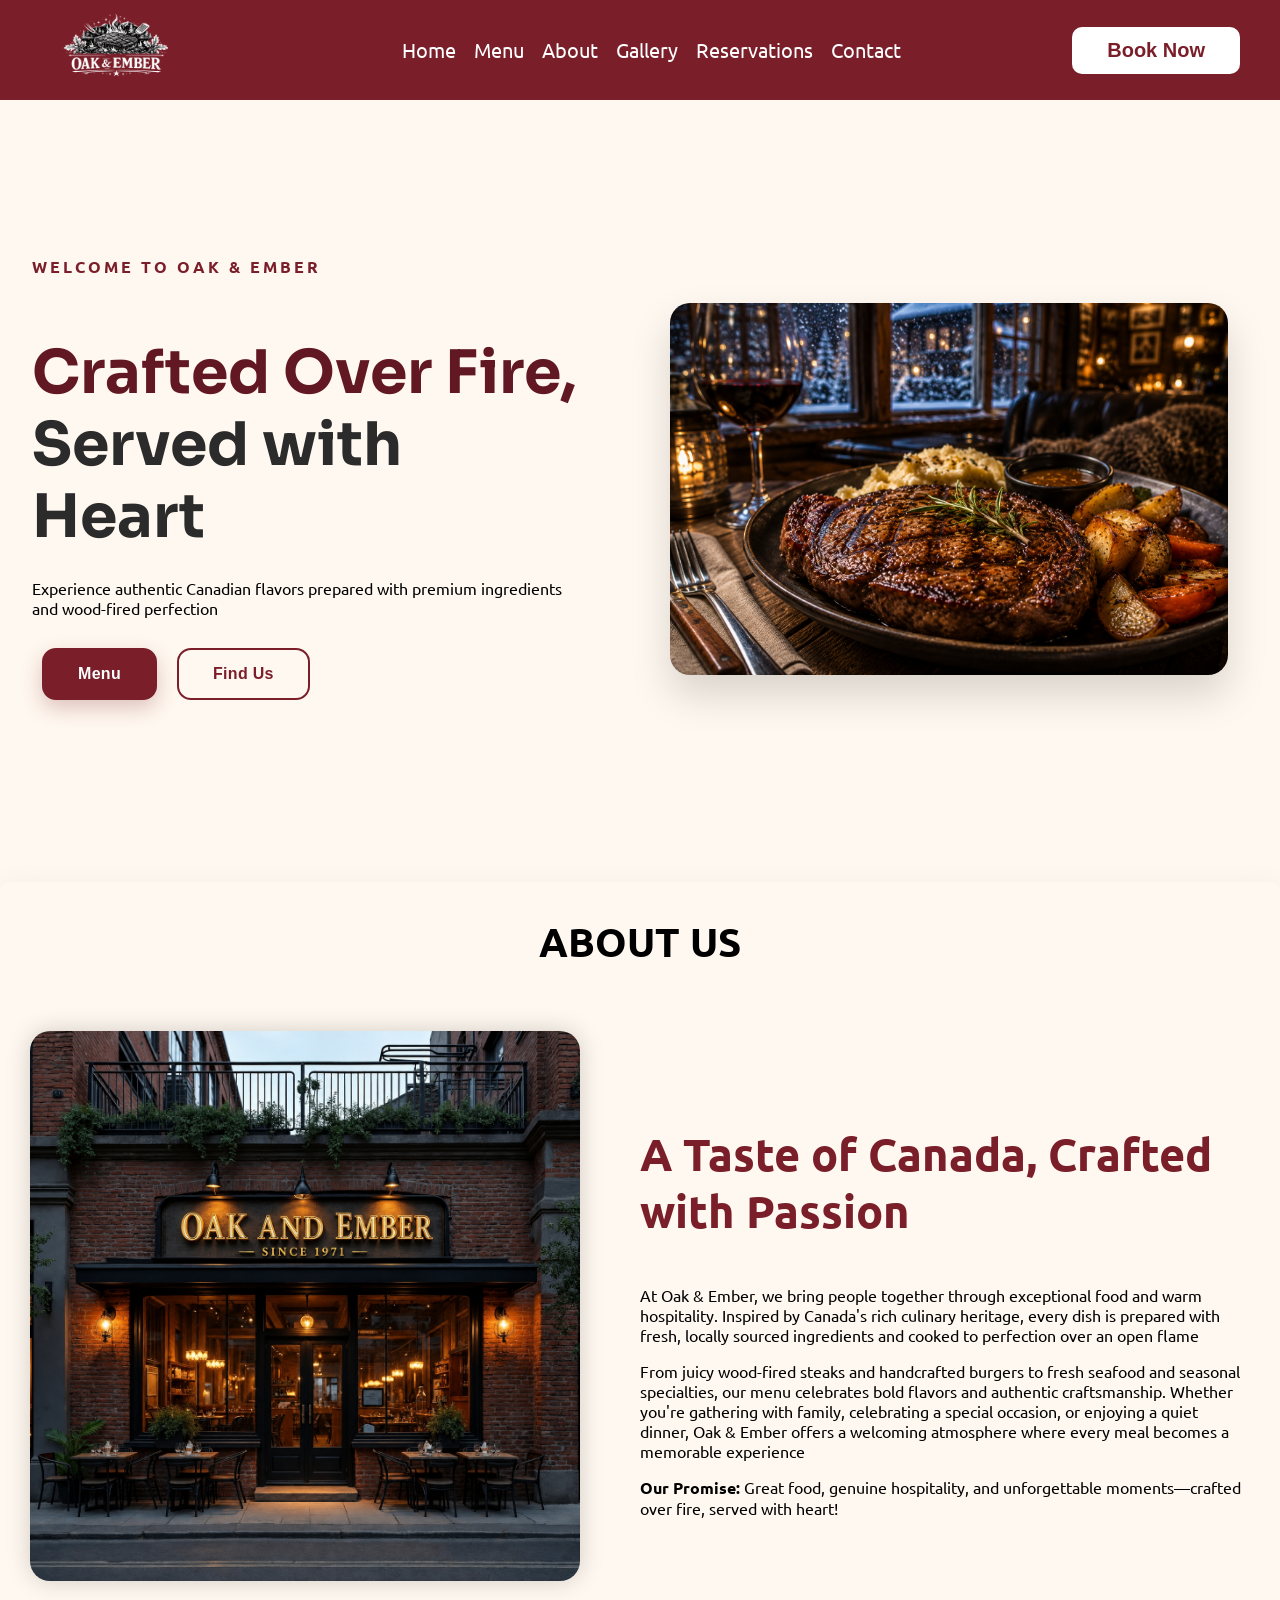
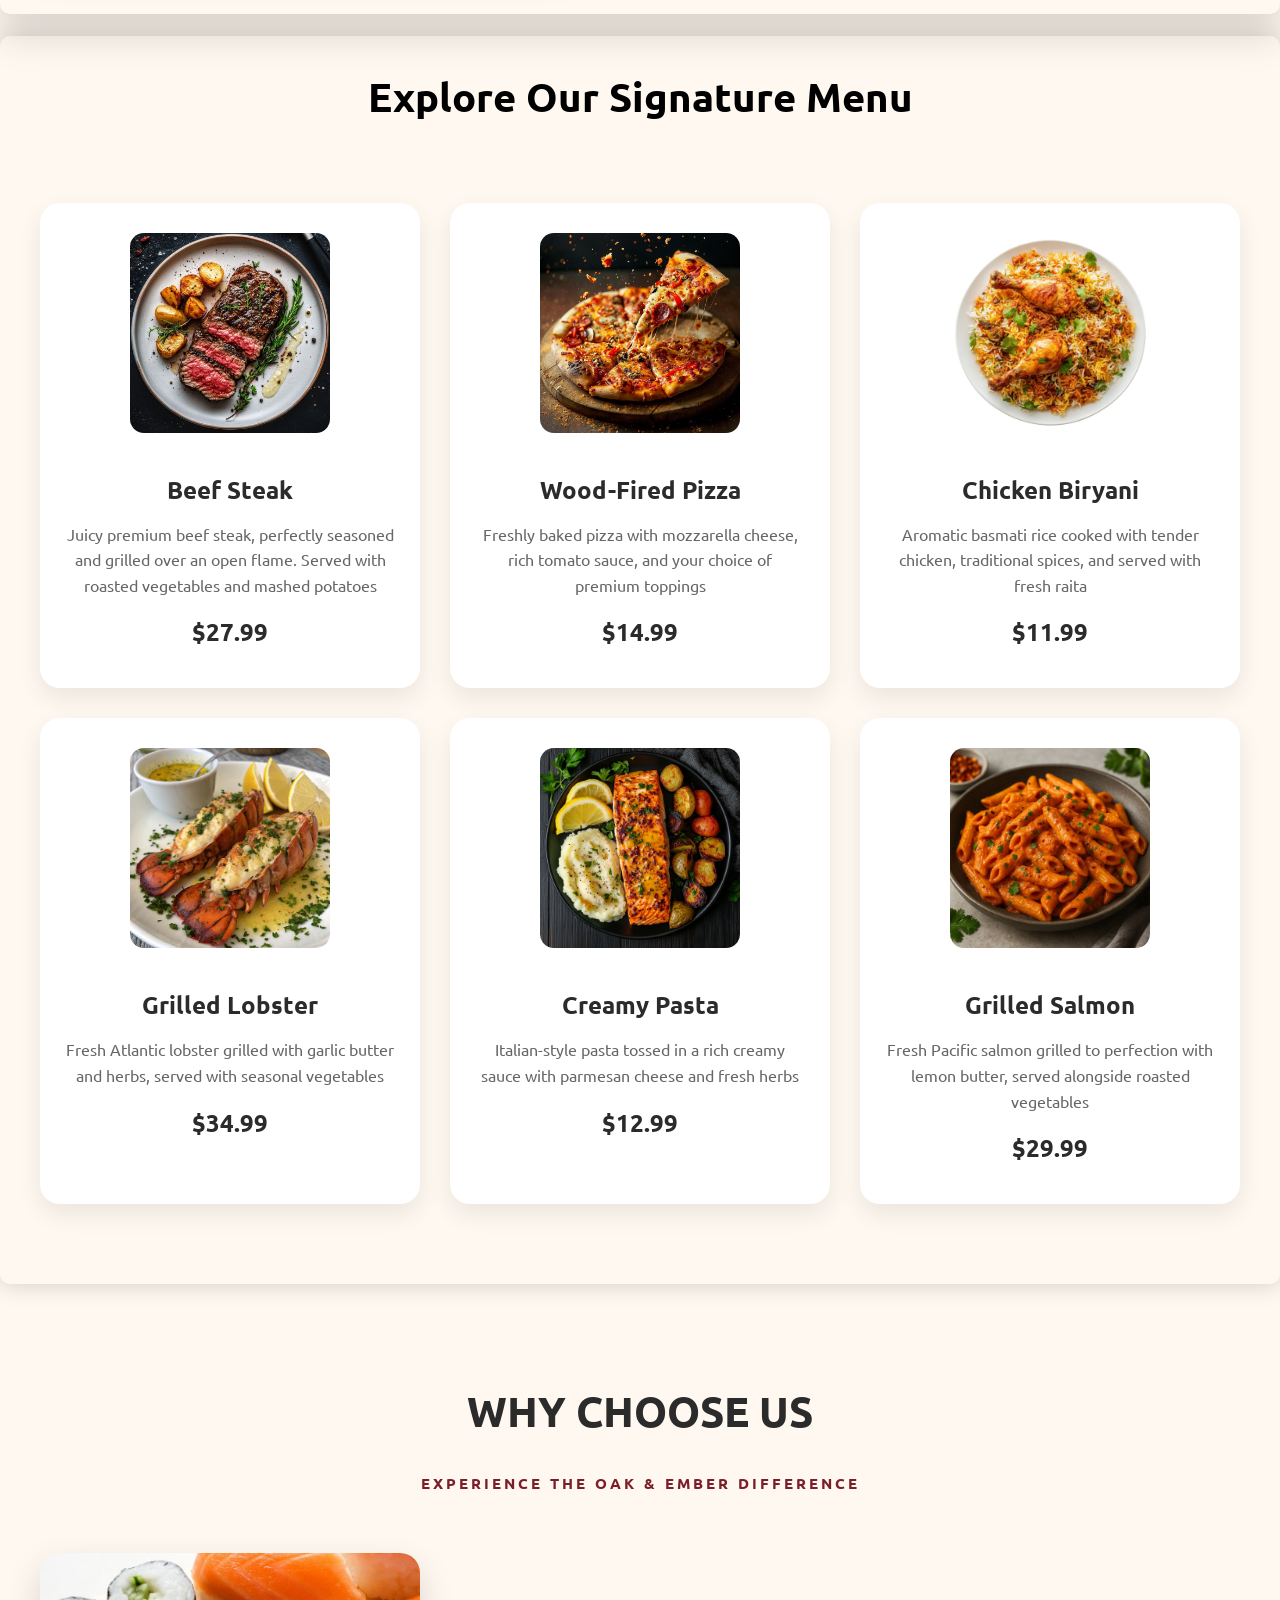
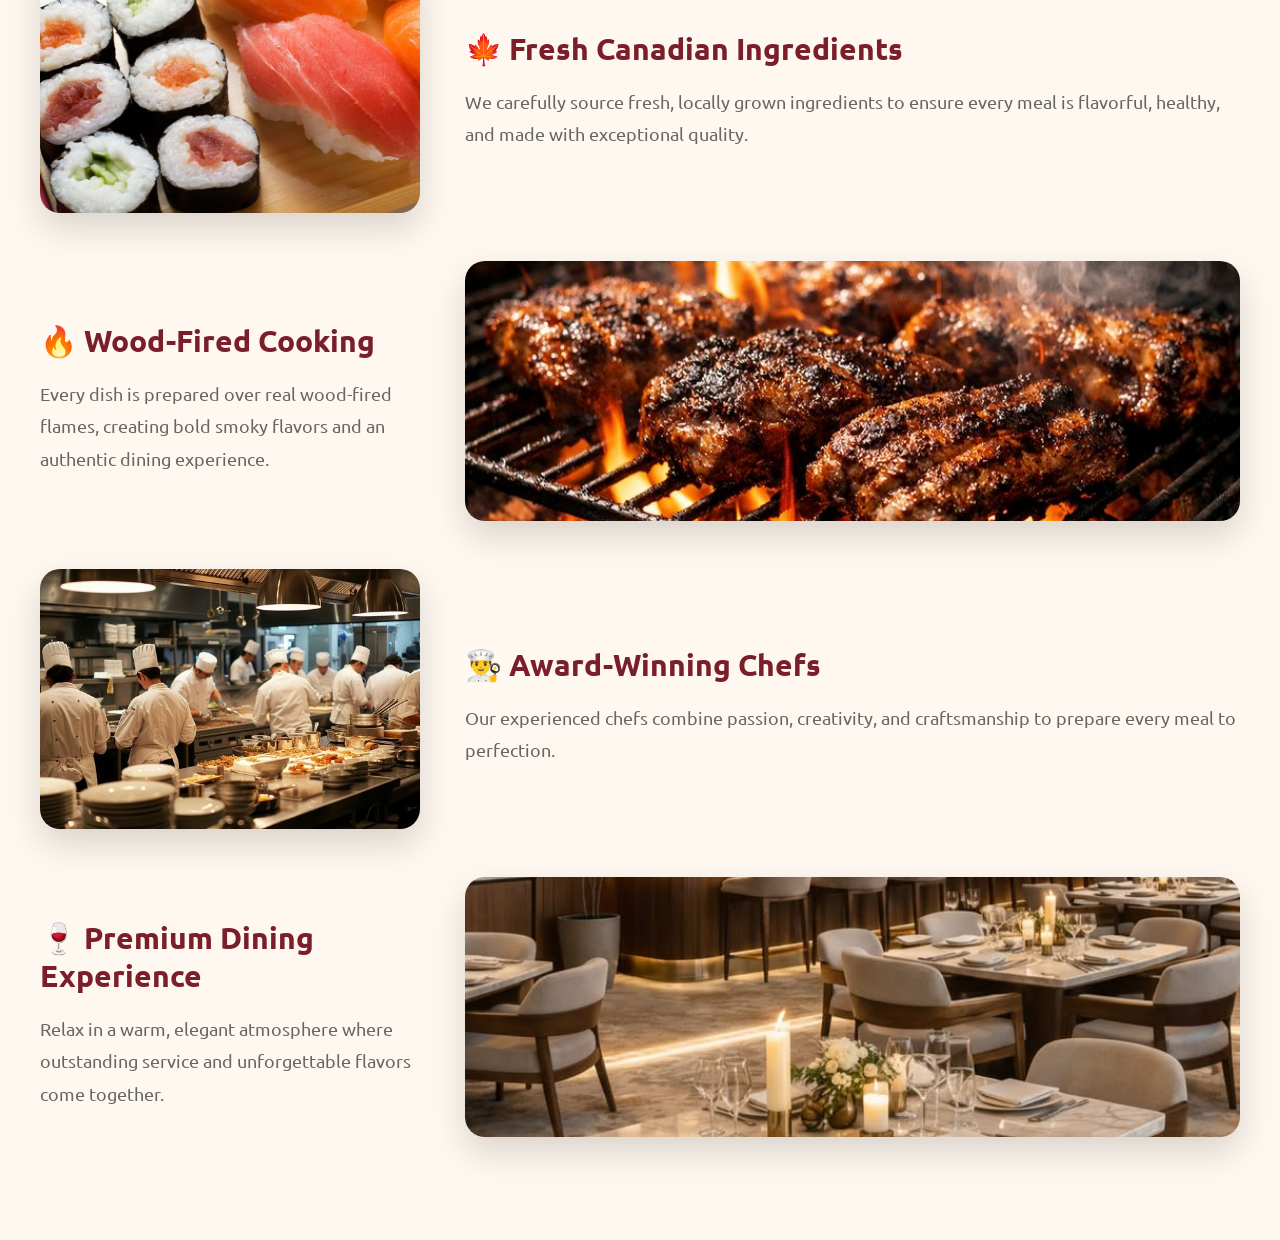
==== index.html @ feb1d2aa "first commit" ====
<!DOCTYPE html>
<html lang="en">

<head>
    <meta charset="UTF-8">
    <meta name="viewport" content="width=device-width, initial-scale=1.0">
    <title>Oak & Ember</title>

    <!--FONT-->
    <link rel="preconnect" href="https://fonts.googleapis.com">
    <link rel="preconnect" href="https://fonts.gstatic.com" crossorigin>
    <link
        href="https://fonts.googleapis.com/css2?family=Bebas+Neue&family=Google+Sans:ital,opsz,wght@0,17..18,400..700;1,17..18,400..700&family=Inter:ital,opsz,wght@0,14..32,100..900;1,14..32,100..900&family=Open+Sans:ital,wght@0,300..800;1,300..800&family=Sora:wght@100..800&family=Ubuntu:ital,wght@0,300;0,400;0,500;0,700;1,300;1,400;1,500;1,700&family=Unbounded:wght@200..900&display=swap"
        rel="stylesheet">

    <link rel="stylesheet" href="./style.css">
</head>

<body>

    <header>
        <section class="nav-parent">
            <nav class="nav-container">
                <section class="logo">
                    <img src="./assets/logo.png" alt="logo">
                </section>
                <section class="nav-links">
                    <ul class="nav-ul">
                        <li><a href="#">Home</a></li>
                        <li><a href="#">Menu</a></li>
                        <li><a href="#">About</a></li>
                        <li><a href="#">Gallery</a></li>
                        <li><a href="#">Reservations</a></li>
                        <li><a href="#">Contact</a></li>
                    </ul>
                </section>
                <section class="book-btn-box">
                    <button class="book-btn">Book Now</button>
                </section>
            </nav>
        </section>

        <section class="hero-parent">
            <section class="hero-container">

                <div class="left-hero">
                    <p>WELCOME TO OAK & EMBER</p>
                    <h1><span id="banner-header">Crafted Over Fire,</span>
                        Served with Heart</h1>
                    <p>Experience authentic Canadian flavors prepared with premium ingredients and wood-fired
                        perfection</p>
                    <div class="hero-btns">
                        <button class="menu-btn">Menu</button>
                        <button class="find-btn">Find Us</button>
                    </div>
                </div>


                <div class="right-hero">
                    <img src="./assets/banner_img.png" alt="img">
                </div>

            </section>
        </section>
    </header>

    <main>
        <!--about-->
        <div class="about-parent">
            <section class="about">
                <h2>ABOUT US</h2>
                <section class="about-body">
                    <div class="about-img">
                        <img src="./assets/front.png" alt="">
                    </div>
                    <div class="about-text">
                        <h3>
                            A Taste of Canada,
                            Crafted with Passion
                        </h3>
                        <p>
                            At Oak & Ember, we bring people together through exceptional food and warm hospitality.
                            Inspired by Canada's rich culinary heritage, every dish is prepared with fresh, locally
                            sourced ingredients and cooked to perfection over an open flame
                        </p>
                        <p>
                            From juicy wood-fired steaks and handcrafted burgers to fresh seafood and seasonal
                            specialties, our menu celebrates bold flavors and authentic craftsmanship. Whether you're
                            gathering with family, celebrating a special occasion, or enjoying a quiet dinner, Oak &
                            Ember offers a welcoming atmosphere where every meal becomes a memorable experience
                        </p>
                        <p>
                            <strong>Our Promise:</strong> Great food, genuine hospitality, and unforgettable
                            moments—crafted over fire, served with heart!
                        </p>
                    </div>
                </section>

            </section>
        </div>
        <!--about-->


        <!--signature-->
        <section class="sig-parent">
            <section class="menu-box">
                <h2>
                    Explore Our Signature Menu
                </h2>
                <div class="card-box">

                    <section class="card">
                        <img src="./assets/steak.jpg" alt="">
                        <h2>Beef Steak</h2>
                        <p>Juicy premium beef steak, perfectly seasoned and grilled over an open flame. Served with
                            roasted vegetables and mashed potatoes</p>
                        <h2>$27.99</h2>
                    </section>


                    <section class="card">
                        <img src="./assets/pizza.jpg" alt="">
                        <h2>Wood-Fired Pizza</h2>
                        <p>Freshly baked pizza with mozzarella cheese, rich tomato sauce, and your choice of premium
                            toppings</p>
                        <h2>$14.99</h2>
                    </section>

                    <section class="card">
                        <img src="./assets/chicken_biriany.jpg" alt="">
                        <h2>Chicken Biryani</h2>
                        <p>Aromatic basmati rice cooked with tender chicken, traditional spices, and served with fresh
                            raita</p>
                        <h2>$11.99</h2>
                    </section>

                    <section class="card">
                        <img src="./assets/lobster.jpg" alt="">
                        <h2>Grilled Lobster</h2>
                        <p>Fresh Atlantic lobster grilled with garlic butter and herbs, served with seasonal vegetables
                        </p>
                        <h2>$34.99</h2>
                    </section>

                    <section class="card">
                        <img src="./assets/salmon.jpg" alt="">
                        <h2>Creamy Pasta</h2>
                        <p>Italian-style pasta tossed in a rich creamy sauce with parmesan cheese and fresh herbs</p>
                        <h2>$12.99</h2>
                    </section>

                    <section class="card">
                        <img src="./assets/pasta.jpg" alt="">
                        <h2>Grilled Salmon</h2>
                        <p>Fresh Pacific salmon grilled to perfection with lemon butter, served alongside roasted
                            vegetables</p>
                        <h2>$29.99</h2>
                    </section>


                </div>
            </section>
        </section>
        <!--signature-->

        <!--why choose-->
        <section class="wcu-section">

            <div class="section-title">
                <h2>WHY CHOOSE US</h2>
                <p>Experience the Oak & Ember Difference</p>
            </div>

            <div class="wcu-card-container">

                <!-- Card 1 -->
                <div class="wcu-card">
                    <div class="w-img">
                        <img src="./assets/fresh.jpg" alt="">
                    </div>

                    <div class="w-content">
                        <h3>🍁 Fresh Canadian Ingredients</h3>
                        <p>
                            We carefully source fresh, locally grown ingredients to
                            ensure every meal is flavorful, healthy, and made with
                            exceptional quality.
                        </p>
                    </div>
                </div>

                <!-- Card 2 -->
                <div class="wcu-card">
                    <div class="w-img">
                        <img src="./assets/oven.jpg" alt="">
                    </div>

                    <div class="w-content">
                        <h3>🔥 Wood-Fired Cooking</h3>
                        <p>
                            Every dish is prepared over real wood-fired flames,
                            creating bold smoky flavors and an authentic dining
                            experience.
                        </p>
                    </div>
                </div>

                <!-- Card 3 -->
                <div class="wcu-card">
                    <div class="w-img">
                        <img src="./assets/cheff.jpg" alt="">
                    </div>

                    <div class="w-content">
                        <h3>👨‍🍳 Award-Winning Chefs</h3>
                        <p>
                            Our experienced chefs combine passion, creativity, and
                            craftsmanship to prepare every meal to perfection.
                        </p>
                    </div>
                </div>

                <!-- Card 4 -->
                <div class="wcu-card">
                    <div class="w-img">
                        <img src="./assets/dining.jpg" alt="">
                    </div>

                    <div class="w-content">
                        <h3>🍷 Premium Dining Experience</h3>
                        <p>
                            Relax in a warm, elegant atmosphere where outstanding
                            service and unforgettable flavors come together.
                        </p>
                    </div>
                </div>

            </div>

        </section>
        <!--why choose-->

        

    </main>

</body>

</html>
---- style.css ----
body {
    font-family: "Ubuntu", sans-serif;
    margin: 0;
    padding: 0;
    background-color: #FFF8F0;
}

.nav-parent {
    background-color: #7A1F2A;
    display: flex;
    justify-content: center;
    align-items: center;

}

.nav-container {
    width: 100%;
    max-width: 1200px;

    display: flex;
    justify-content: space-between;
    align-items: center;

    
}

.logo img {
    height: 100px;
    width: auto;
    display: block;
    object-fit: contain;
    margin: 0;
    padding: 0;
}

.nav-ul {
    list-style: none;
    display: flex;
    justify-content: center;
    align-items: center;
    gap: 18px;
}

.nav-ul a {
    display: inline-block;
    text-decoration: none;
    font-size: 20px;
    color: white;
    transition: all 0.3s ease;
}

.nav-ul a:hover {
    transform: translateY(-2px);
}

.book-btn {
    padding: 12px 35px;
    font-size: 20px;
    font-weight: 600;
    background-color: white;
    color: #7A1F2A;
    border: none;
    border-radius: 10px;
    cursor: pointer;
    transition: all 0.3s ease;

}

.book-btn:hover {
    background-color: white;
    color: #7A1F2A;
    transform: translateY(-2px);
    box-shadow: 0 8px 20px rgba(0, 0, 0, 0.25);
}

.hero-parent {
    display: flex;
    justify-content: center;
    align-items: center;
}

.hero-container {
    /*display: flex;
    justify-content: space-between; */
    display: grid;
    grid-template-columns: repeat(2, 1fr);
    width: 100%;
    max-width: 1400px;
    background-color: #FFF8F0;

    margin: 0 auto;
    padding: 30px 32px 10px 32px;

    align-items: center;   /* Vertically centers both columns */
    min-height: 80vh;      /* Gives the hero enough height */
    gap: 60px;

}

.left-hero {
    max-width: 550px;
}

.left-hero p:first-child {
    color: #7A1F2A;
    font-size: 16px;
    font-weight: 700;
    letter-spacing: 3px;
    text-transform: uppercase;
    margin-bottom: 20px;
}

.left-hero h1 {
    font-family: "Sora", sans-serif;
    font-size: 60px;
    font-weight: 700;
    color: #2B2B2B;
    line-height: 1.2;
    margin-bottom: 25px;
}

.left-hero p:last-child {
    font-family: "Open Sans", sans-serif;
    font-size: 18px;
    line-height: 1.8;
    color: #666666;
    margin-bottom: 35px;
}

.menu-btn {
    padding: 15px 34px;
    background: #7A1F2A;
    color: #fff;
    border: 2px solid #7A1F2A;
    border-radius: 14px;
    font-size: 16px;
    font-weight: 600;
    letter-spacing: 0.3px;
    cursor: pointer;
    transition: all 0.3s ease;
    box-shadow: 0 8px 20px rgba(122, 31, 42, 0.25);
}

.menu-btn:hover {
    background: #681A24;
    border-color: #681A24;
    transform: translateY(-3px);
    box-shadow: 0 12px 28px rgba(122, 31, 42, 0.35);
}

.menu-btn:active {
    transform: translateY(0);
    box-shadow: 0 5px 15px rgba(122, 31, 42, 0.2);
}


.find-btn {
    padding: 15px 34px;
    background: transparent;
    color: #7A1F2A;
    border: 2px solid #7A1F2A;
    border-radius: 14px;
    font-size: 16px;
    font-weight: 600;
    letter-spacing: 0.3px;
    cursor: pointer;
    transition: all 0.3s ease;
}

.find-btn:hover {
    background: #7A1F2A;
    color: #fff;
    transform: translateY(-3px);
    box-shadow: 0 12px 28px rgba(122, 31, 42, 0.2);
}

.find-btn:active {
    transform: translateY(0);
}

.hero-btns {
    display: flex;
    gap: 20px;          /* Space between buttons */
    margin-left: 10px;  /* Left spacing */
    margin-top: 30px;   /* Optional: space above buttons */
    margin-bottom: 40px;
}

.right-hero img {
    width: 100%;
    max-width: 850px;
    height: auto;

    border-radius: 20px;
    box-shadow: 0 20px 40px rgba(0, 0, 0, 0.15);

    transition: transform 0.4s ease;
}

.right-hero {
    margin-right: 20px;
}

.right-hero img:hover {
    transform: scale(1.03);
}

#banner-header {
    color: #611822;
}

.about-parent {
    margin-top: 22px;
    display: flex;
    justify-content: center;
    align-items: center;
}

.about {
    align-items: center;
    width: 100%;
    max-width: 1462px;
    margin: auto 0;
    box-shadow: 0 20px 40px rgba(0, 0, 0, 0.15);
    border-radius: 10px;
}

.about h2 {
    font-size: 40px;
    text-align: center;
}

.about-img img {
    width: 100%;
    max-width: 550px;
    height: auto;
    border-radius: 20px;
    box-shadow: 0 0 25px rgba(0, 0, 0, 0.18);
    transition: transform 0.4s ease;
}

.about-img img:hover {
    transform: scale(1.03);
}

.about-body {
    display: grid;
    grid-template-columns: repeat(2, 1fr);
    align-items: center;
    padding: 30px;
}

.about-text {
    padding-left: px;
}

.about-text h3 {
    font-size: 45px;
    color: #7A1F2A;
}

/*signature menu*/

.sig-parent {
    margin-top: 22px;
    display: flex;
    justify-content: center;
    align-items: center;   
}

.menu-box {
    align-items: center;
    width: 100%;
    max-width: 1462px;
    margin: auto 0;
    box-shadow: 0 0 25px rgba(0, 0, 0, 0.18);
    border-radius: 10px;
}

.menu-box h2 {
    text-align: center;
    font-size: 40px;
}

.card-box {
    display: grid;
    grid-template-columns: repeat(3, 1fr);

    max-width: 1200px;
    margin: 80px auto;
    padding: 0 20px;

    gap: 30px;
}

.card {
    background: #fff;
    border-radius: 20px;
    padding: 30px 25px;
    text-align: center;

    box-shadow: 0 10px 25px rgba(0, 0, 0, 0.08);
    transition: 0.3s ease;
}

.card:hover {
    transform: translateY(-8px);
    box-shadow: 0 20px 40px rgba(0, 0, 0, 0.15);
}

.card img {
    width: auto;
    height: 200px;
    object-fit: cover;
    border-radius: 7%;
    margin-bottom: 20px;
}

.card p {
    color: #666;
    line-height: 1.6;

    /* Pushes the price to the bottom */
    flex-grow: 1;
}

.card h2 {
    margin: 18px 0 10px;
    font-size: 24px;
    color: #2B2B2B;
}

/*why choose us*/
.wcu-section {
    max-width: 1200px;
    margin: 100px auto;
    padding: 0 20px;
}

.section-title {
    text-align: center;
    margin-bottom: 60px;
}

.section-title p {
    color: #7A1F2A;
    font-size: 15px;
    font-weight: 700;
    letter-spacing: 3px;
    text-transform: uppercase;
}

.section-title h2 {
    font-size: 42px;
    color: #2B2B2B;
    margin-top: 10px;
}

.wcu-card-container {
    display: grid;
    gap: 45px;
}

.wcu-card {
    display: grid;
    grid-template-columns: 380px 1fr;
    gap: 45px;
    align-items: center;
}

/* Automatically reverse every even card */
.wcu-card:nth-child(even) .w-img {
    order: 2;
}

.wcu-card:nth-child(even) .w-content {
    order: 1;
}

.w-img img {
    width: 100%;
    height: 260px;
    object-fit: cover;
    border-radius: 20px;
    box-shadow: 0 15px 35px rgba(0,0,0,0.15);
}

.w-content h3 {
    font-size: 30px;
    color: #7A1F2A;
    margin-bottom: 15px;
}

.w-content p {
    font-size: 18px;
    color: #666;
    line-height: 1.8;
}
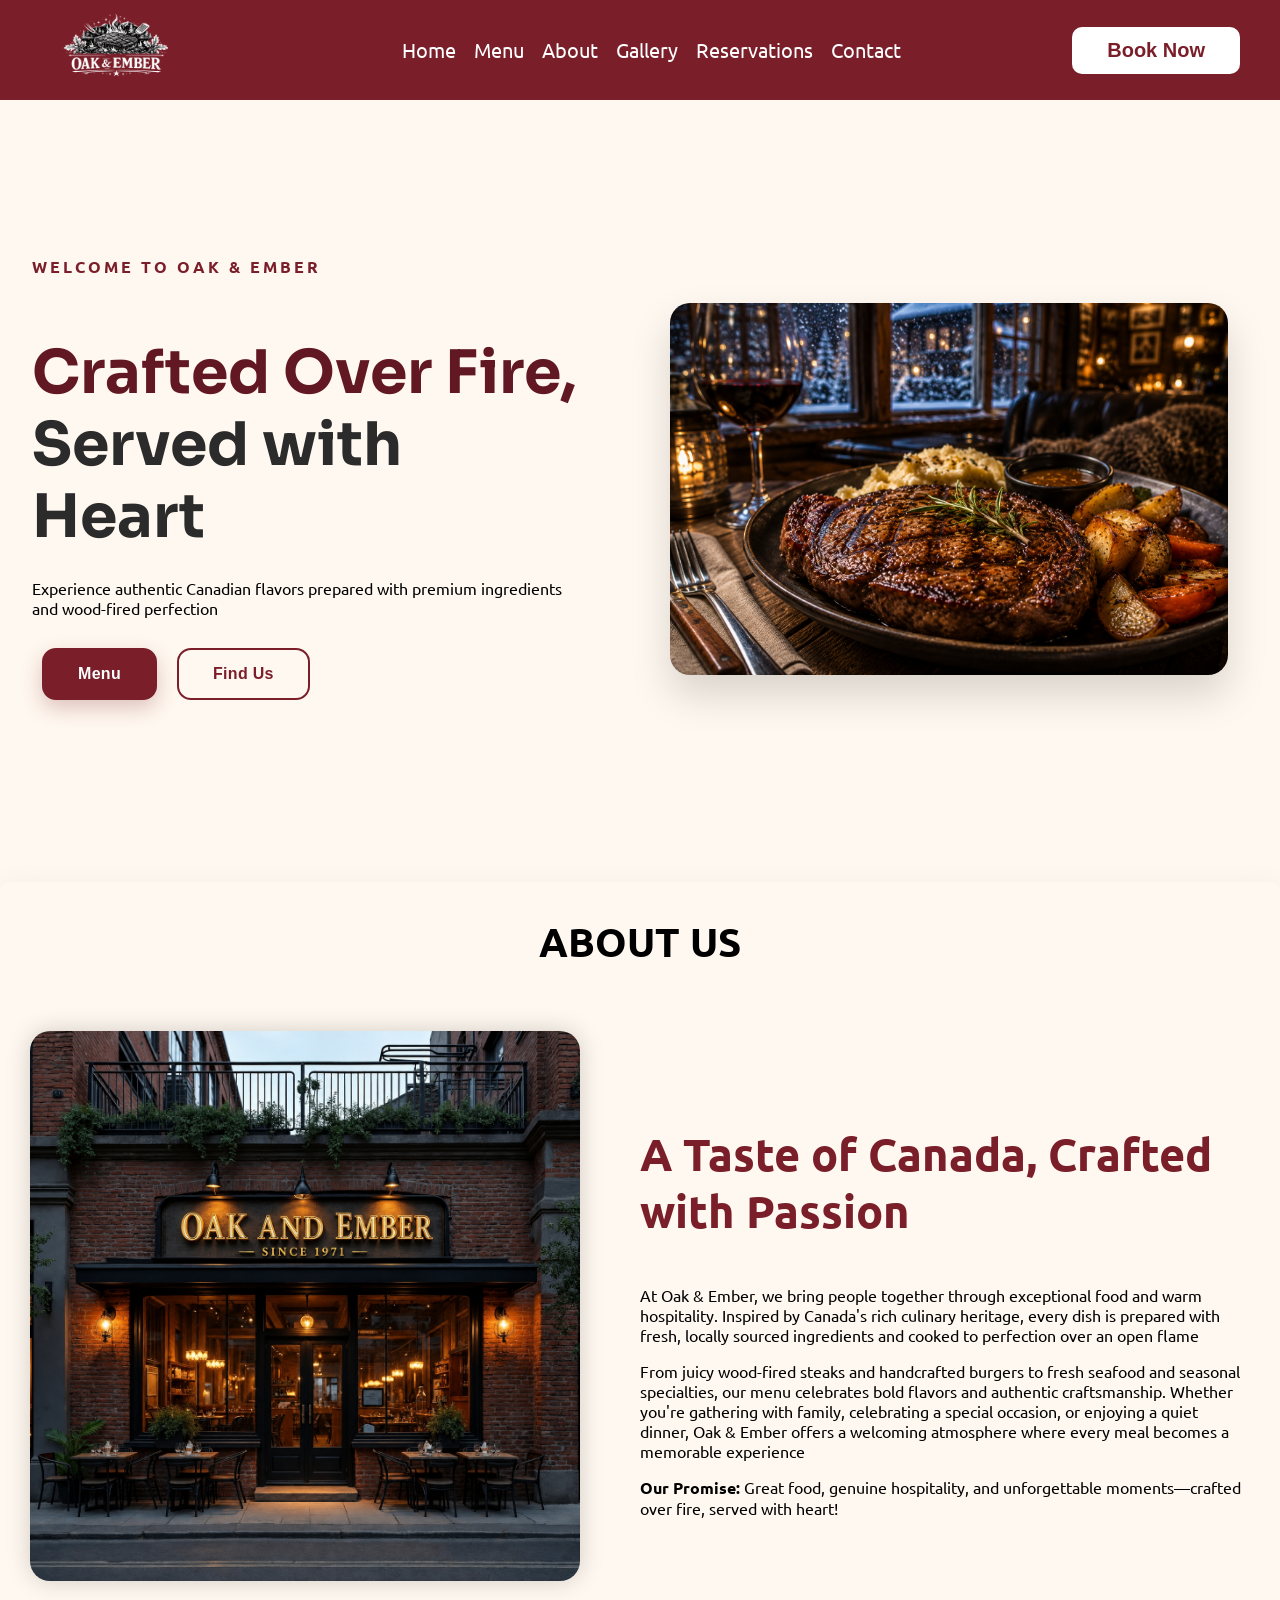
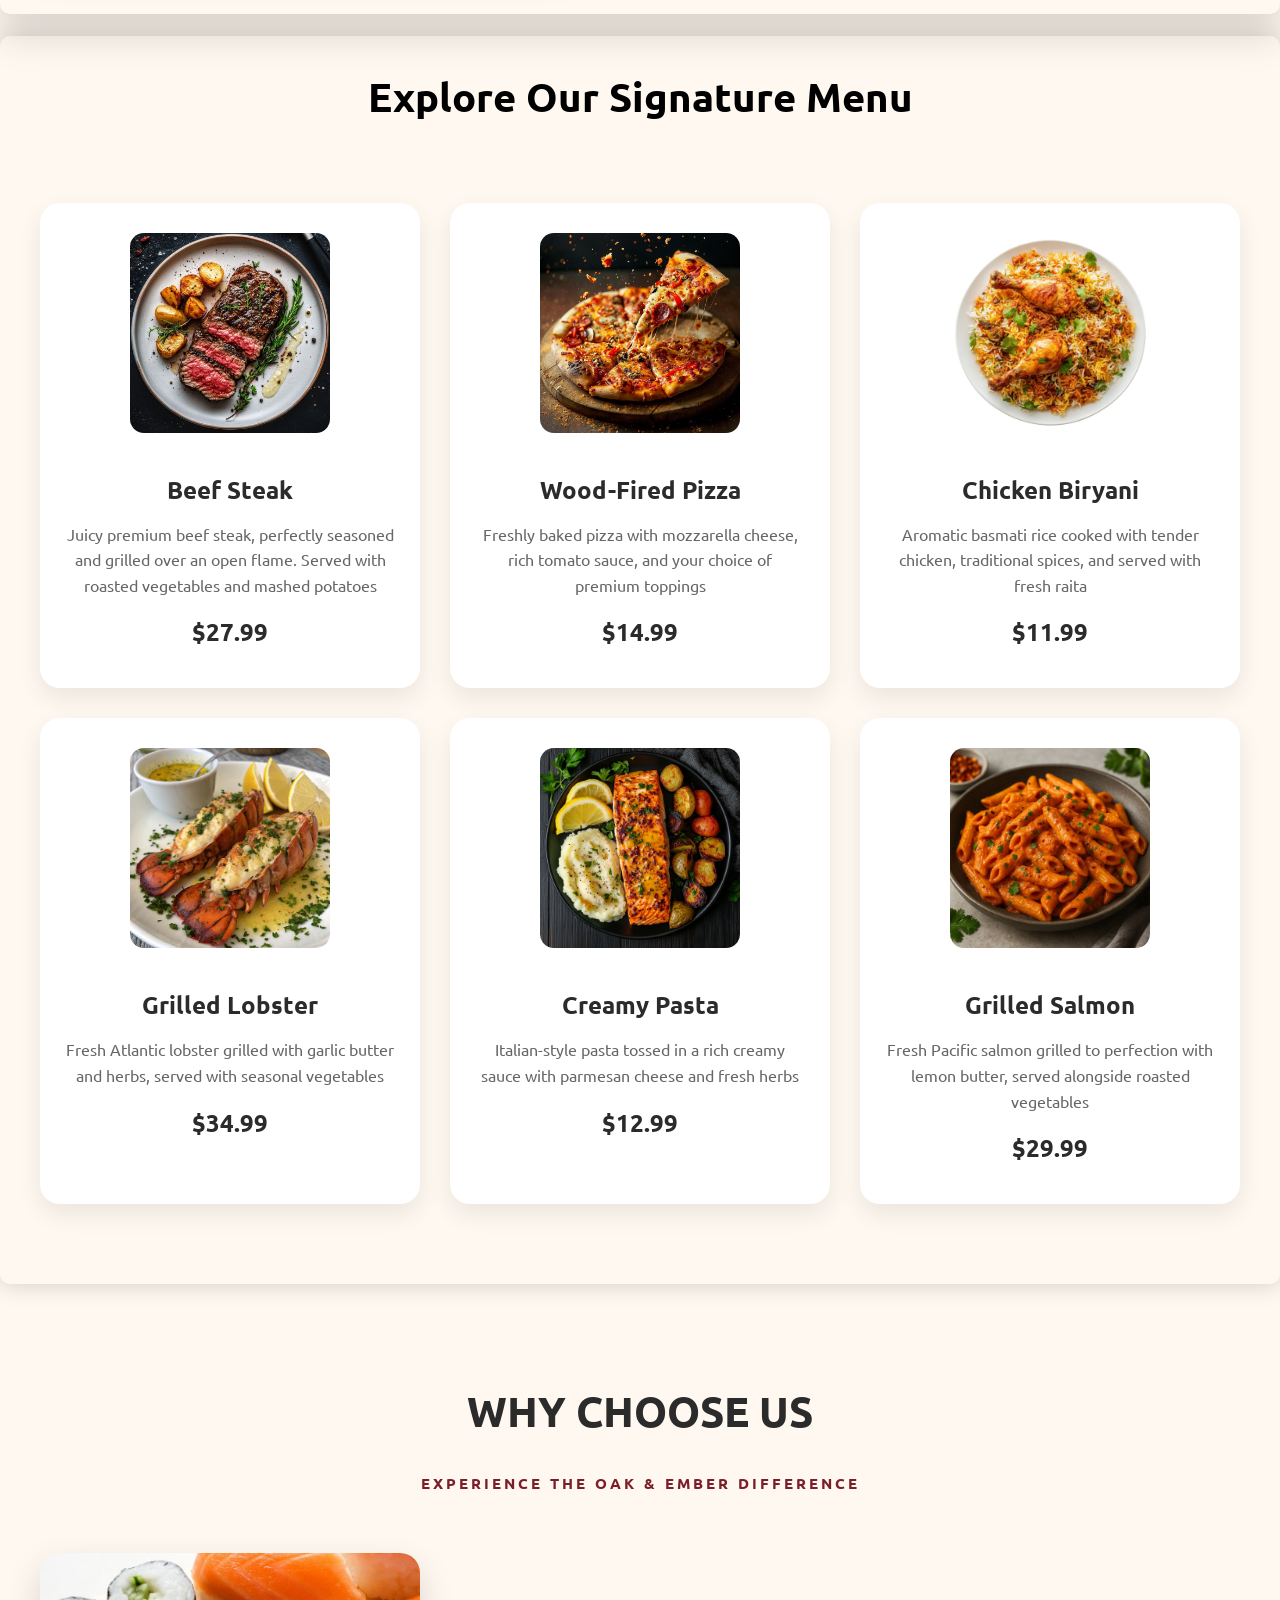
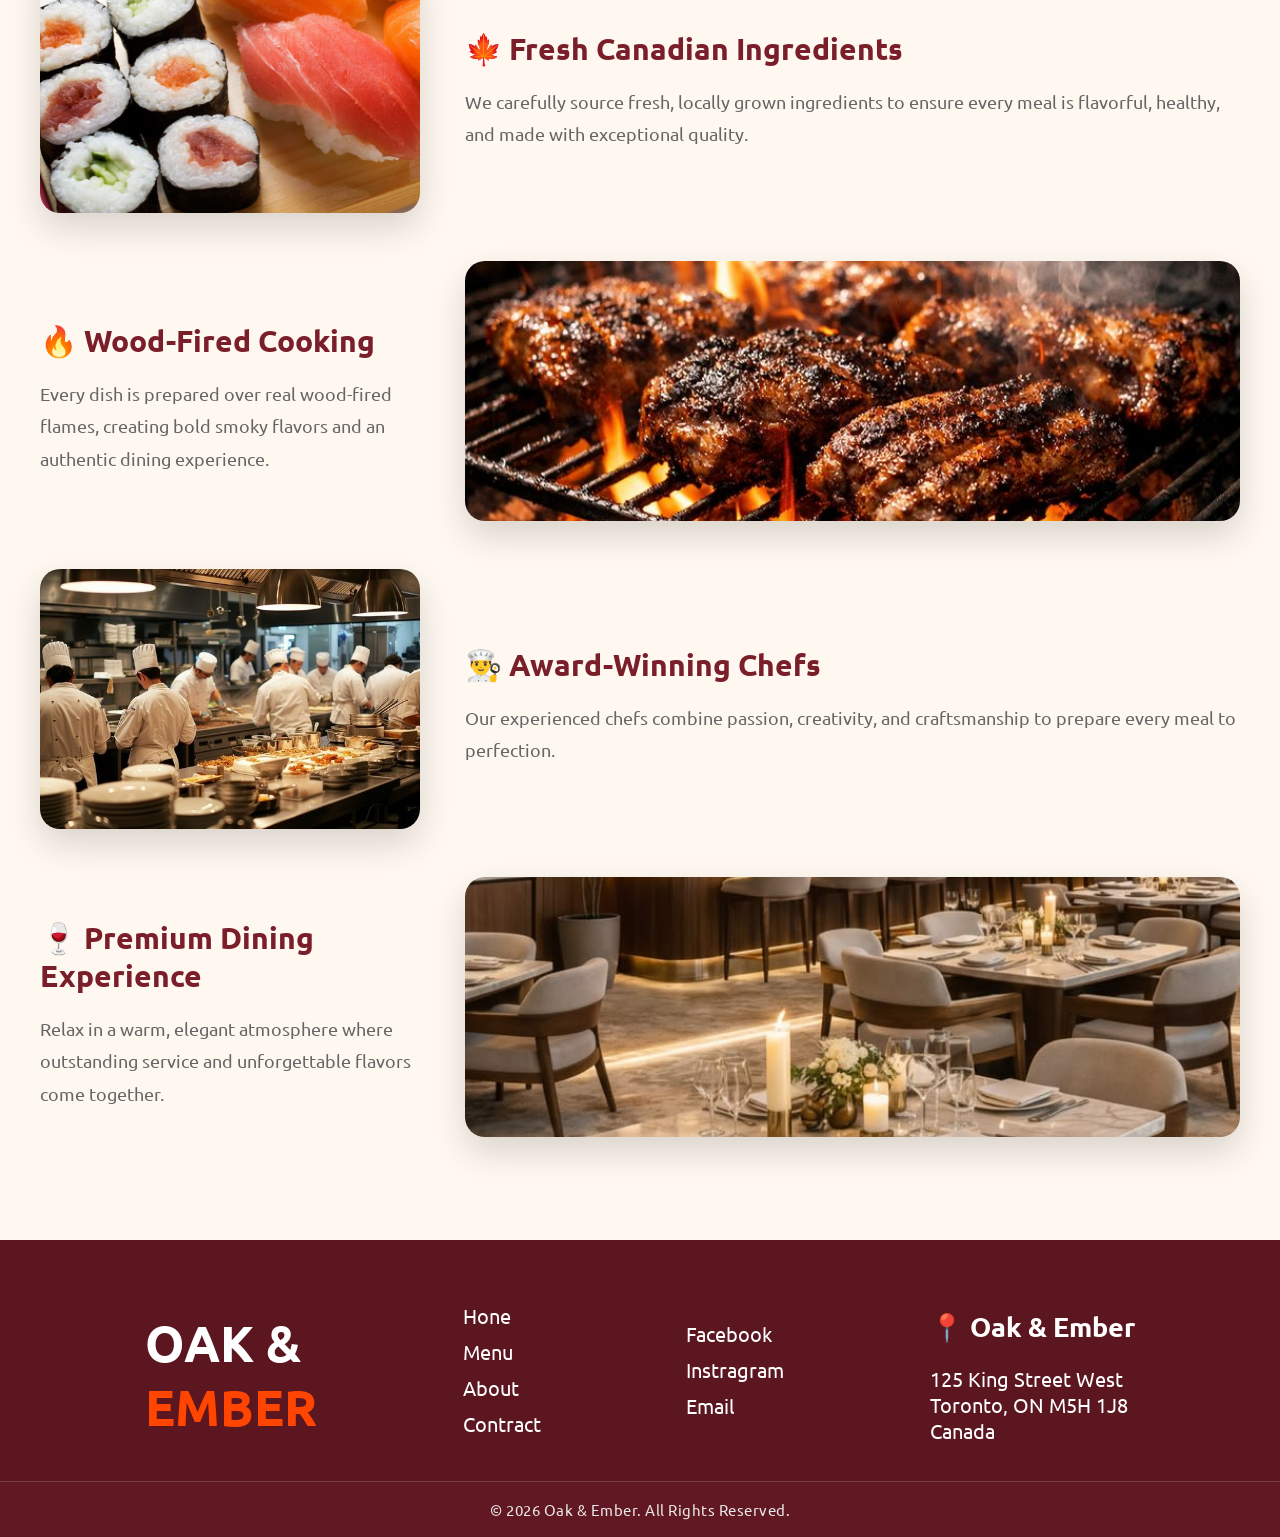
==== commit 8c83e14f: "footer added & more" ====
--- a/index.html
+++ b/index.html
@@ -240,7 +240,40 @@
         </section>
         <!--why choose-->
 
-        
+        <!--footer-->
+        <footer>
+            <section class="footer-clm">
+
+                <h1 class="footer-logo">OAK & <br> <span class="ember">EMBER</span></h1>
+
+                <ul>
+                    <li><a href="">Hone</a></li>
+                    <li><a href="">Menu</a></li>
+                    <li><a href="">About</a></li>
+                    <li><a href="">Contract</a></li>
+                </ul>
+
+                <ul>
+                    <li><a href="">Facebook</a></li>
+                    <li><a href="">Instragram</a></li>
+                    <li><a href="">Email</a></li>
+                </ul>
+
+                <div>
+                    <h2>📍 Oak & Ember</h2>
+                    <p>125 King Street West<br>
+                        Toronto, ON M5H 1J8<br>
+                        Canada
+                    </p>
+                </div>
+            </section>
+
+
+            <section class="copyright">
+                 <p>&copy; 2026 Oak &amp; Ember. All Rights Reserved.</p>
+            </section>
+        </footer>
+
 
     </main>
 
--- a/style.css
+++ b/style.css
@@ -397,3 +397,67 @@
     line-height: 1.8;
 }
 
+footer {
+    background-color: #5C1620;
+    color: white;
+    padding: 0;
+    margin: 0;
+    padding-top: 30px;
+}
+
+.footer-logo {
+    font-size: 50px;
+}
+
+.footer-clm {
+    display: flex;
+    justify-content: space-evenly;
+    align-items: center;
+}
+
+.footer-clm ul {
+    list-style: none;
+    padding: 0;
+    margin: 0;
+}
+
+.footer-clm ul li {
+    font-size: 20px;
+    margin-bottom: 10px;
+}
+
+.footer-clm ul li a {
+    text-decoration: none;
+    color: white;
+    transition: color 0.3s ease;
+}
+
+.footer-clm ul li a:hover {
+    color: orangered;
+}
+
+.footer-clm h2 {
+    font-size: 27px;
+}
+
+.footer-clm p {
+    font-size: 20px;
+}
+
+.ember {
+    color: orangered;
+}
+
+.copyright {
+    background-color: #611822;
+    padding: 18px 20px;
+    text-align: center;
+    border-top: 1px solid rgba(255, 255, 255, 0.15);
+}
+
+.copyright p {
+    margin: 0;
+    color: #E8E8E8;
+    font-size: 15px;
+    letter-spacing: 0.5px;
+}
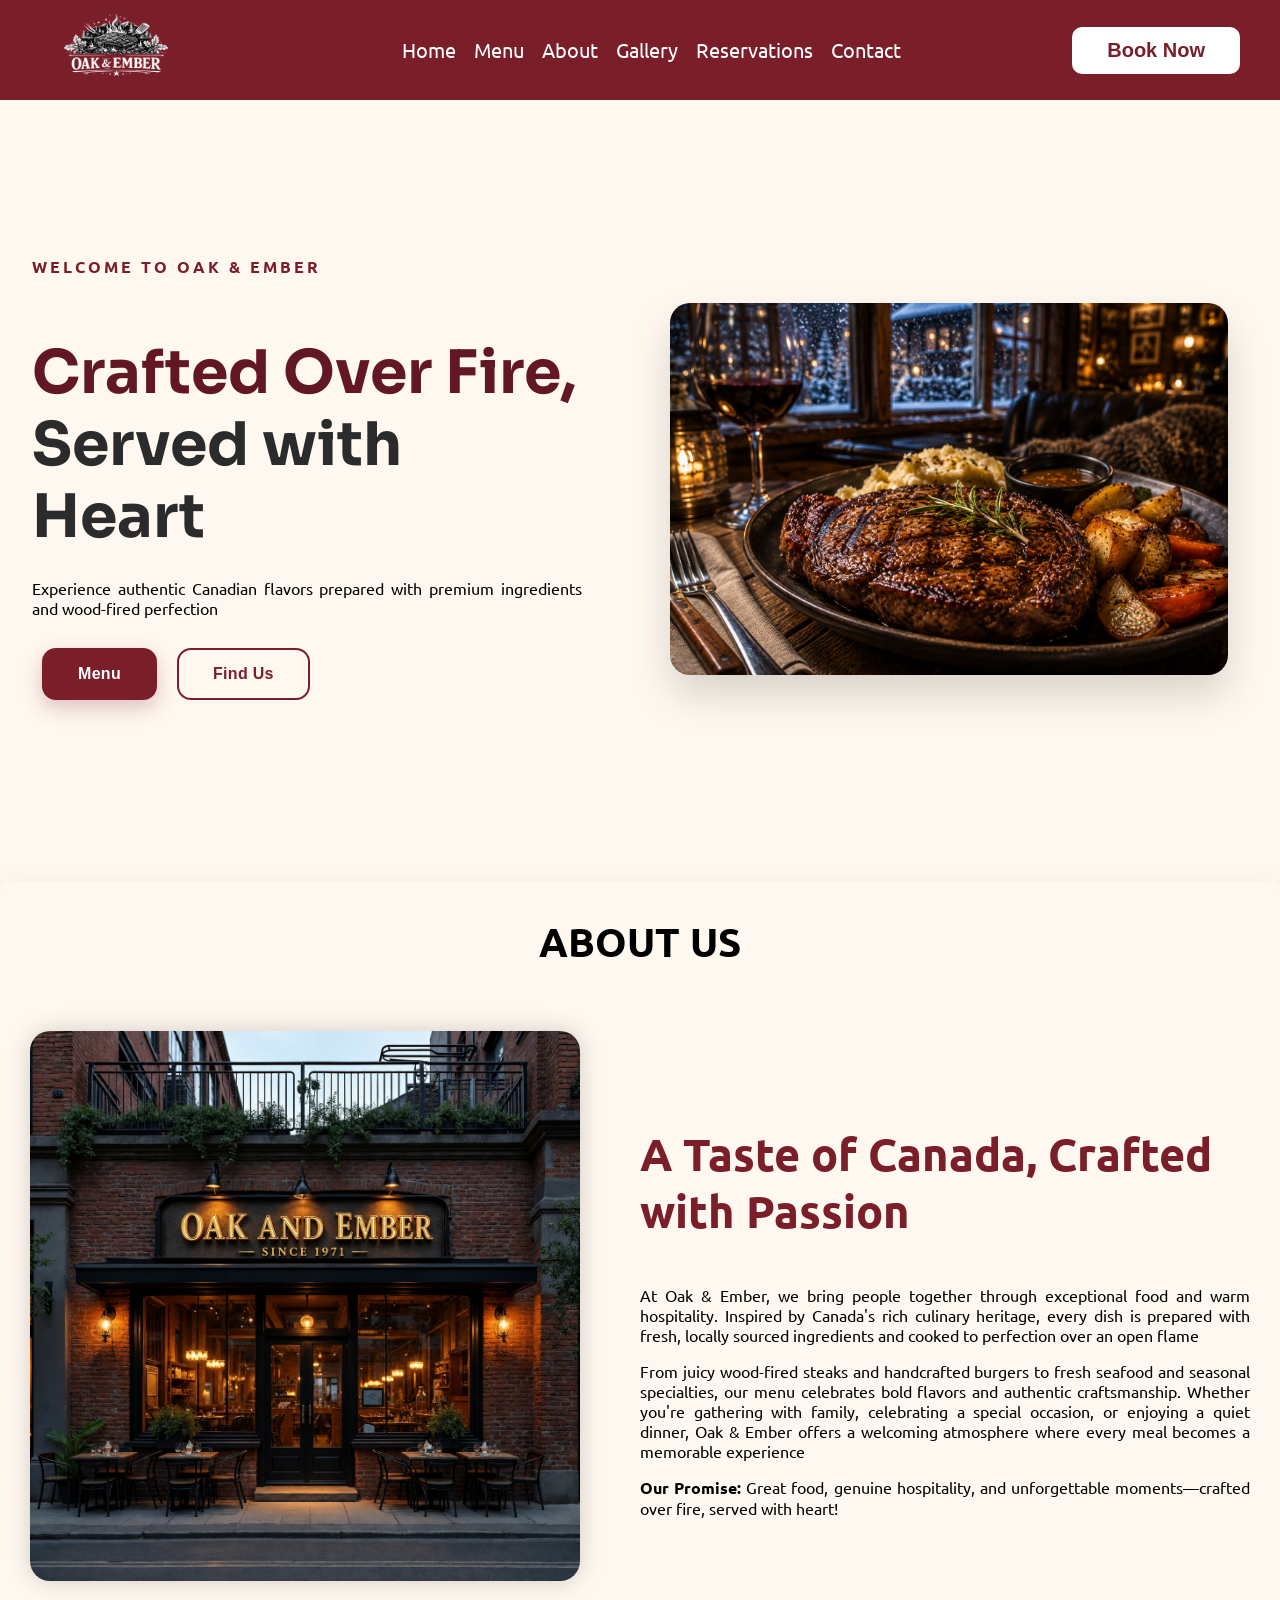
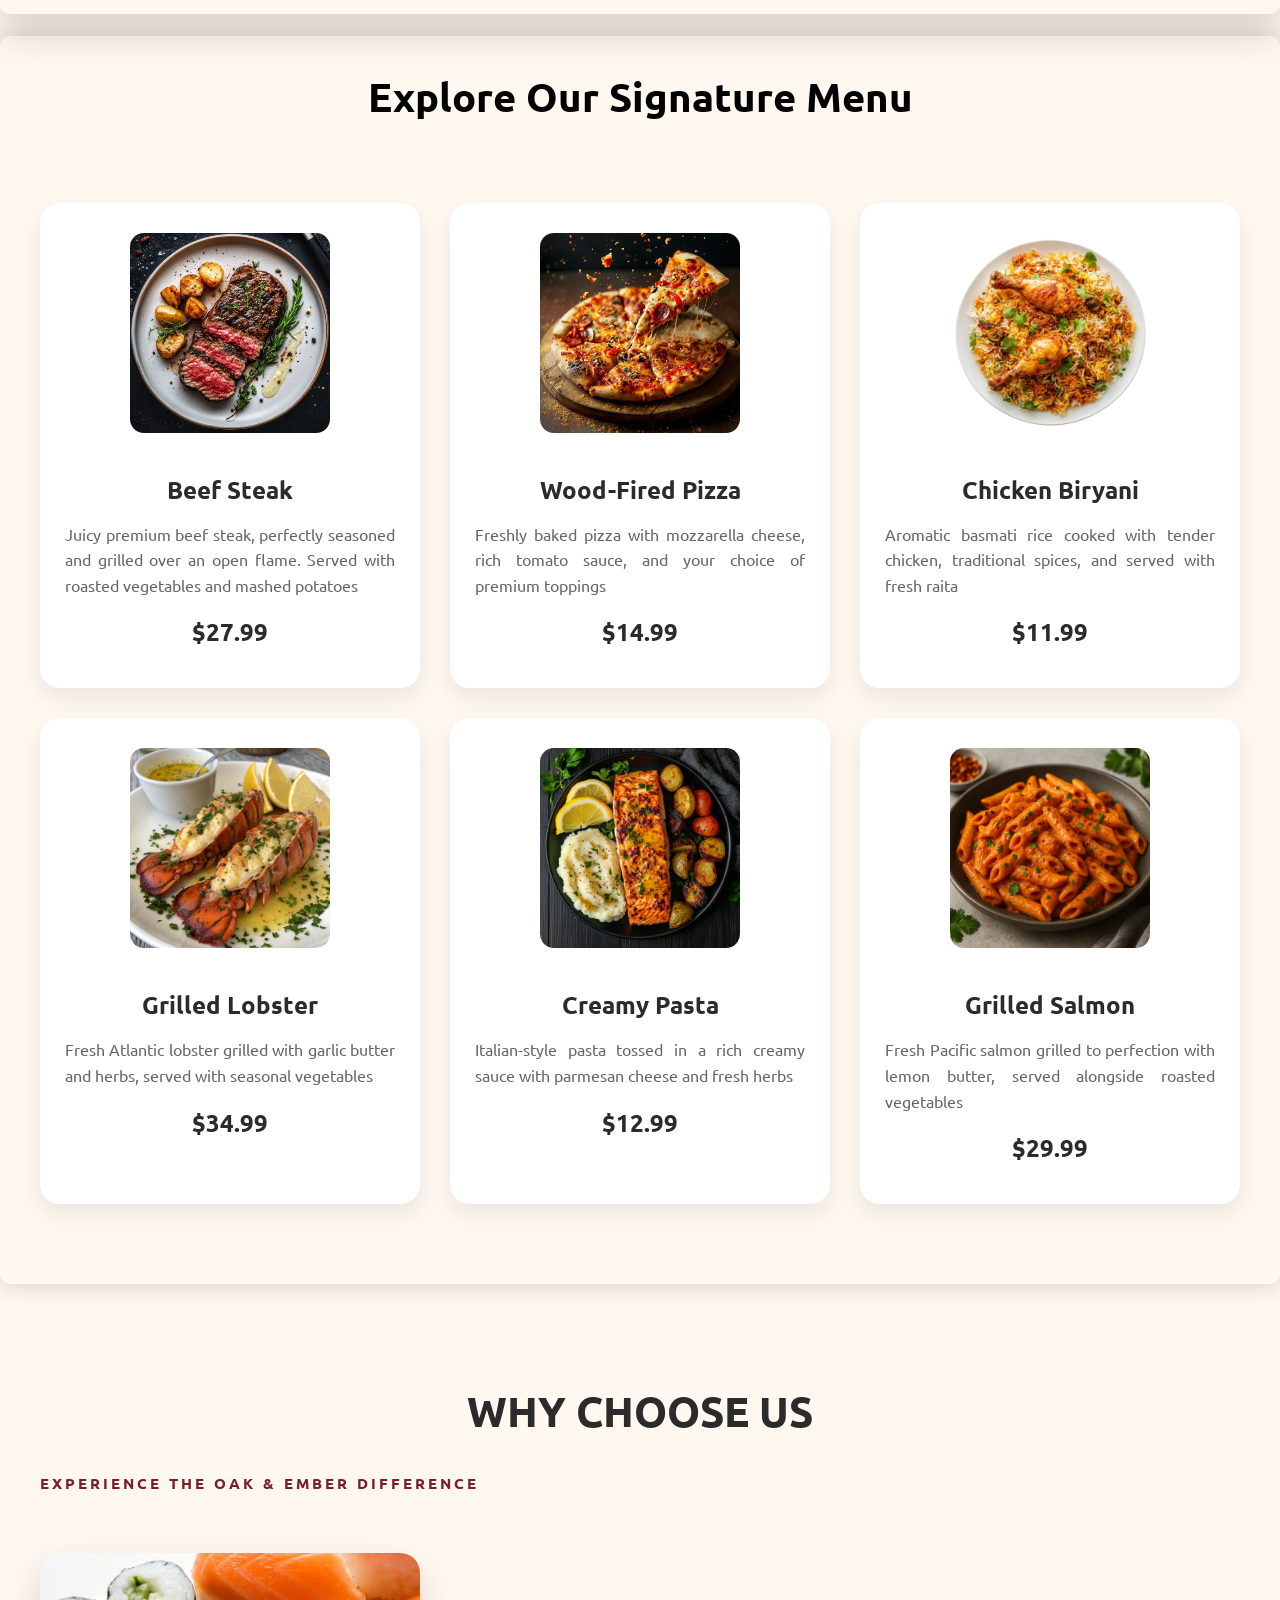
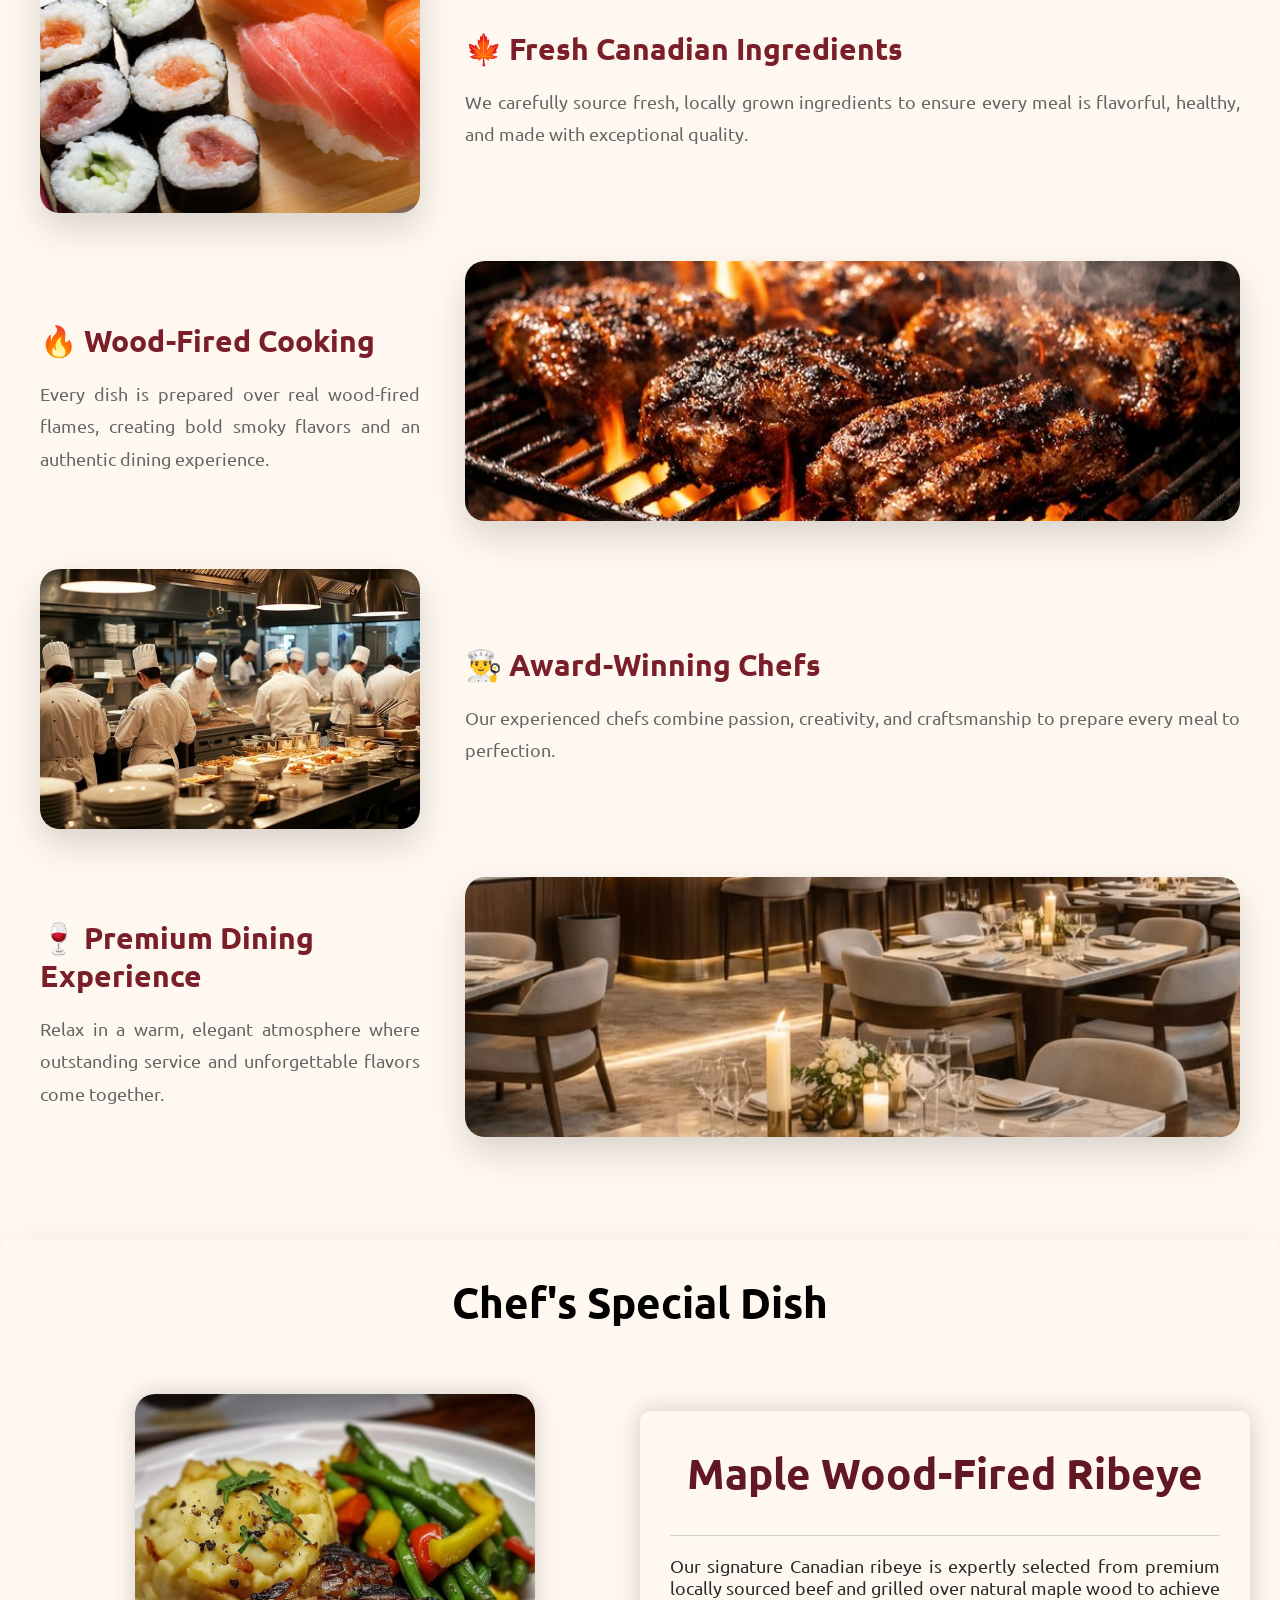
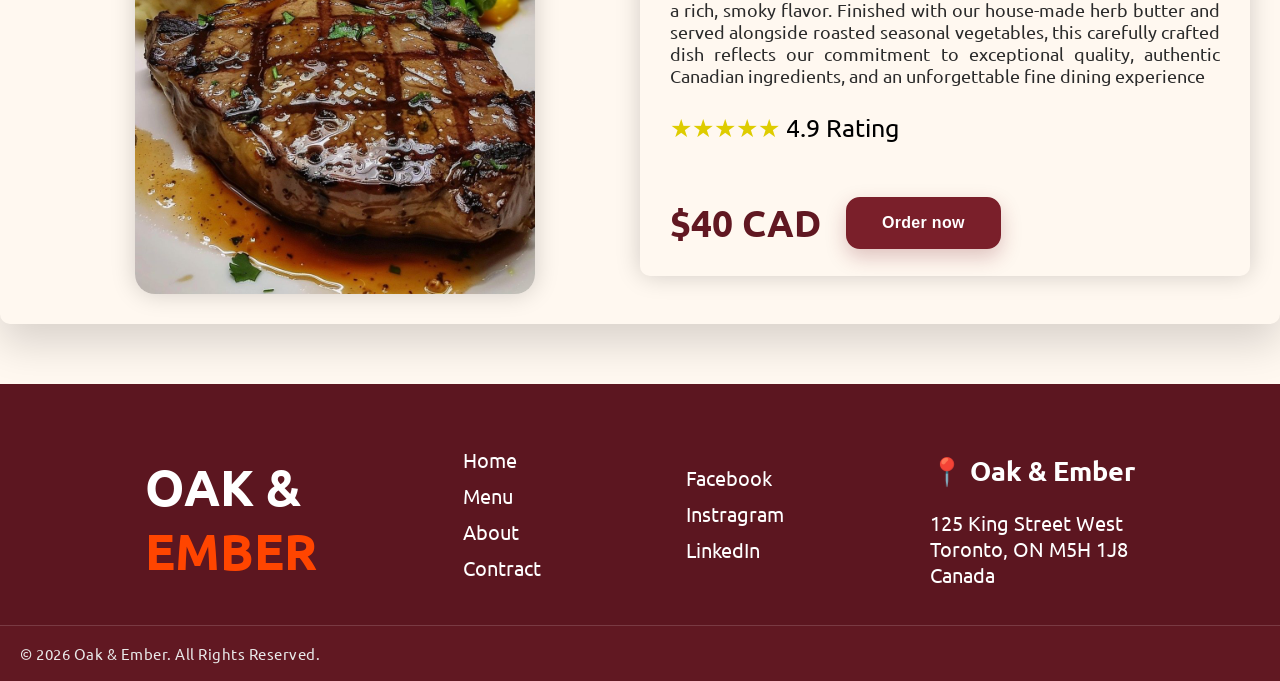
==== commit ca401b31: "chef's fav added & home-page done" ====
--- a/index.html
+++ b/index.html
@@ -26,12 +26,12 @@
                 </section>
                 <section class="nav-links">
                     <ul class="nav-ul">
-                        <li><a href="#">Home</a></li>
-                        <li><a href="#">Menu</a></li>
-                        <li><a href="#">About</a></li>
-                        <li><a href="#">Gallery</a></li>
-                        <li><a href="#">Reservations</a></li>
-                        <li><a href="#">Contact</a></li>
+                        <li><a href="./index.html">Home</a></li>
+                        <li><a href="./menu.html">Menu</a></li>
+                        <li><a href="./about.html">About</a></li>
+                        <li><a href="./gallery.html">Gallery</a></li>
+                        <li><a href="./index.html">Reservations</a></li>
+                        <li><a href="./contact.html">Contact</a></li>
                     </ul>
                 </section>
                 <section class="book-btn-box">
@@ -240,23 +240,52 @@
         </section>
         <!--why choose-->
 
-        <!--footer-->
+        <!--chef's fav-->
+        <section class="cf-parent">
+            <section class="cf-container">
+                <h2>Chef's Special Dish</h2>
+
+                <section class="cf-boxs">
+                    <div class="cf-left">
+                        <img src="./assets/ribeye.jpg" alt="Ribeye steak">
+                    </div>
+
+                    <div class="cf-right">
+                        <h2>Maple Wood-Fired Ribeye</h2>
+                        <hr>
+                        <p class="chef-words">Our signature Canadian ribeye is expertly selected from premium locally sourced beef and grilled over natural maple wood to achieve a rich, smoky flavor. Finished with our house-made herb butter and served alongside roasted seasonal vegetables, this carefully crafted dish reflects our commitment to exceptional quality, authentic Canadian ingredients, and an unforgettable fine dining experience </p>
+                        <p class="chef-rating"><span style="color: rgb(222, 204, 0);"> ★★★★★ </span> 4.9 Rating</p>
+
+                        <section class="cf-btm-box">
+                            <h2>$40 CAD</h2>
+                            <button>Order now</button>
+                        </section>
+                    </div>
+                </section>
+            </section>
+        </section>
+        <!--chef's fav-->
+
+    </main>
+<br><br><br>
+
+    <!--footer-->
         <footer>
             <section class="footer-clm">
 
                 <h1 class="footer-logo">OAK & <br> <span class="ember">EMBER</span></h1>
 
                 <ul>
-                    <li><a href="">Hone</a></li>
-                    <li><a href="">Menu</a></li>
-                    <li><a href="">About</a></li>
-                    <li><a href="">Contract</a></li>
+                    <li><a href="./index.html">Home</a></li>
+                    <li><a href="./menu.html">Menu</a></li>
+                    <li><a href="./about.html">About</a></li>
+                    <li><a href="./contact.html">Contract</a></li>
                 </ul>
 
                 <ul>
-                    <li><a href="">Facebook</a></li>
-                    <li><a href="">Instragram</a></li>
-                    <li><a href="">Email</a></li>
+                    <li><a href="https://www.facebook.com/">Facebook</a></li>
+                    <li><a href="https://www.instagram.com/">Instragram</a></li>
+                    <li><a href="https://www.linkedin.com/">LinkedIn</a></li>
                 </ul>
 
                 <div>
@@ -270,13 +299,10 @@
 
 
             <section class="copyright">
-                 <p>&copy; 2026 Oak &amp; Ember. All Rights Reserved.</p>
+                <p>&copy; 2026 Oak &amp; Ember. All Rights Reserved.</p>
             </section>
         </footer>
 
-
-    </main>
-
 </body>
 
 </html>
--- a/style.css
+++ b/style.css
@@ -5,6 +5,10 @@
     background-color: #FFF8F0;
 }
 
+p {
+    text-align: justify;
+}
+
 .nav-parent {
     background-color: #7A1F2A;
     display: flex;
@@ -21,7 +25,7 @@
     justify-content: space-between;
     align-items: center;
 
-    
+
 }
 
 .logo img {
@@ -91,8 +95,10 @@
     margin: 0 auto;
     padding: 30px 32px 10px 32px;
 
-    align-items: center;   /* Vertically centers both columns */
-    min-height: 80vh;      /* Gives the hero enough height */
+    align-items: center;
+    /* Vertically centers both columns */
+    min-height: 80vh;
+    /* Gives the hero enough height */
     gap: 60px;
 
 }
@@ -180,9 +186,12 @@
 
 .hero-btns {
     display: flex;
-    gap: 20px;          /* Space between buttons */
-    margin-left: 10px;  /* Left spacing */
-    margin-top: 30px;   /* Optional: space above buttons */
+    gap: 20px;
+    /* Space between buttons */
+    margin-left: 10px;
+    /* Left spacing */
+    margin-top: 30px;
+    /* Optional: space above buttons */
     margin-bottom: 40px;
 }
 
@@ -265,7 +274,7 @@
     margin-top: 22px;
     display: flex;
     justify-content: center;
-    align-items: center;   
+    align-items: center;
 }
 
 .menu-box {
@@ -382,7 +391,7 @@
     height: 260px;
     object-fit: cover;
     border-radius: 20px;
-    box-shadow: 0 15px 35px rgba(0,0,0,0.15);
+    box-shadow: 0 15px 35px rgba(0, 0, 0, 0.15);
 }
 
 .w-content h3 {
@@ -396,6 +405,124 @@
     color: #666;
     line-height: 1.8;
 }
+
+/* --------------------- chef's fav ------------------------*/
+
+.cf-parent {
+    margin-top: 22px;
+    display: flex;
+    justify-content: center;
+    align-items: center;
+}
+
+.cf-container {
+    align-items: center;
+    width: 100%;
+    max-width: 1462px;
+    margin: auto 0;
+    box-shadow: 0 20px 40px rgba(0, 0, 0, 0.15);
+    border-radius: 10px;
+}
+
+.cf-container h2 {
+    text-align: center;
+    font-size: 42px;
+}
+
+.cf-boxs {
+    display: grid;
+    grid-template-columns: repeat(2, 1fr);
+    align-items: center;
+    padding: 30px;
+
+}
+
+.cf-left {
+    display: flex;
+    align-items: center;
+    justify-content: center;
+}
+
+.cf-left img {
+    width: 100%;
+    max-width: 400px;
+    height: auto;
+    border-radius: 20px;
+    box-shadow: 0 0 25px rgba(0, 0, 0, 0.18);
+    transition: transform 0.4s ease;
+}
+
+.cf-left img:hover {
+    transform: scale(1.03);
+}
+
+.cf-right {
+    box-shadow: 0 0 25px rgba(0, 0, 0, 0.18);
+    border-radius: 10px;
+    padding-left: 30px;
+    padding-right: 30px;
+}
+
+.cf-right h2 {
+    color: #611822;
+}
+
+.cf-right hr {
+    opacity: 0.4;
+    padding: 0 20px;
+}
+
+.chef-words {
+    font-size: 18px;
+    color: #2B2B2B;
+}
+
+.chef-rating {
+    font-size: 25px;
+}
+
+.cf-btm-box {
+    display: flex;
+    justify-content: flex-start;
+    align-items: center;
+}
+
+.cf-btm-box h2 {
+    color: #611822;
+    font-size: 37px;
+}
+
+.cf-btm-box button {
+    margin-left: 25px;
+
+    padding: 15px 34px;
+    background: #7A1F2A;
+    color: #fff;
+    border: 2px solid #7A1F2A;
+    border-radius: 14px;
+    font-size: 16px;
+    font-weight: 600;
+    letter-spacing: 0.3px;
+    cursor: pointer;
+    transition: all 0.3s ease;
+    box-shadow: 0 8px 20px rgba(122, 31, 42, 0.25);
+}
+
+.cf-btm-box button:hover {
+    background: #681A24;
+    border-color: #681A24;
+    transform: translateY(-3px);
+    box-shadow: 0 12px 28px rgba(122, 31, 42, 0.35);
+}
+
+.cf-btm-box button:active {
+    transform: translateY(0);
+    box-shadow: 0 5px 15px rgba(122, 31, 42, 0.2);
+}
+
+
+
+/* -------------- footer -----------------*/
 
 footer {
     background-color: #5C1620;
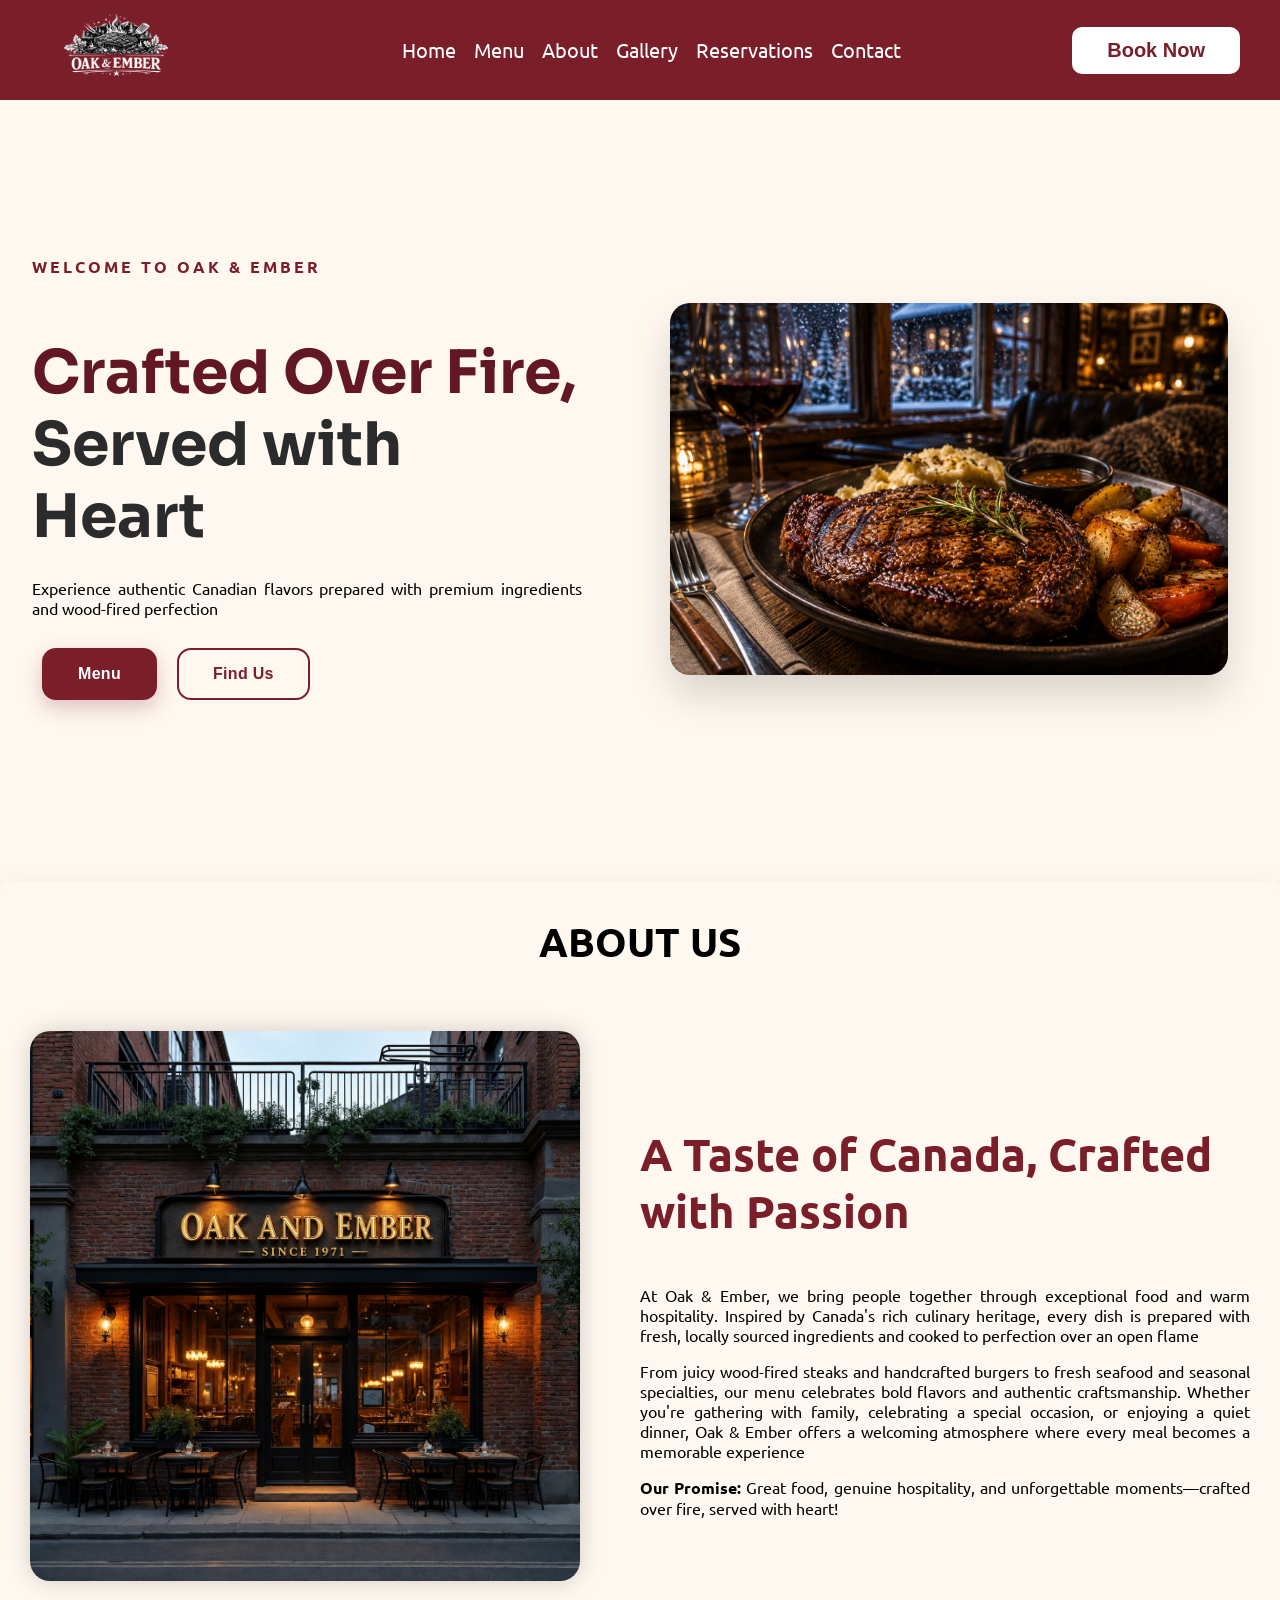
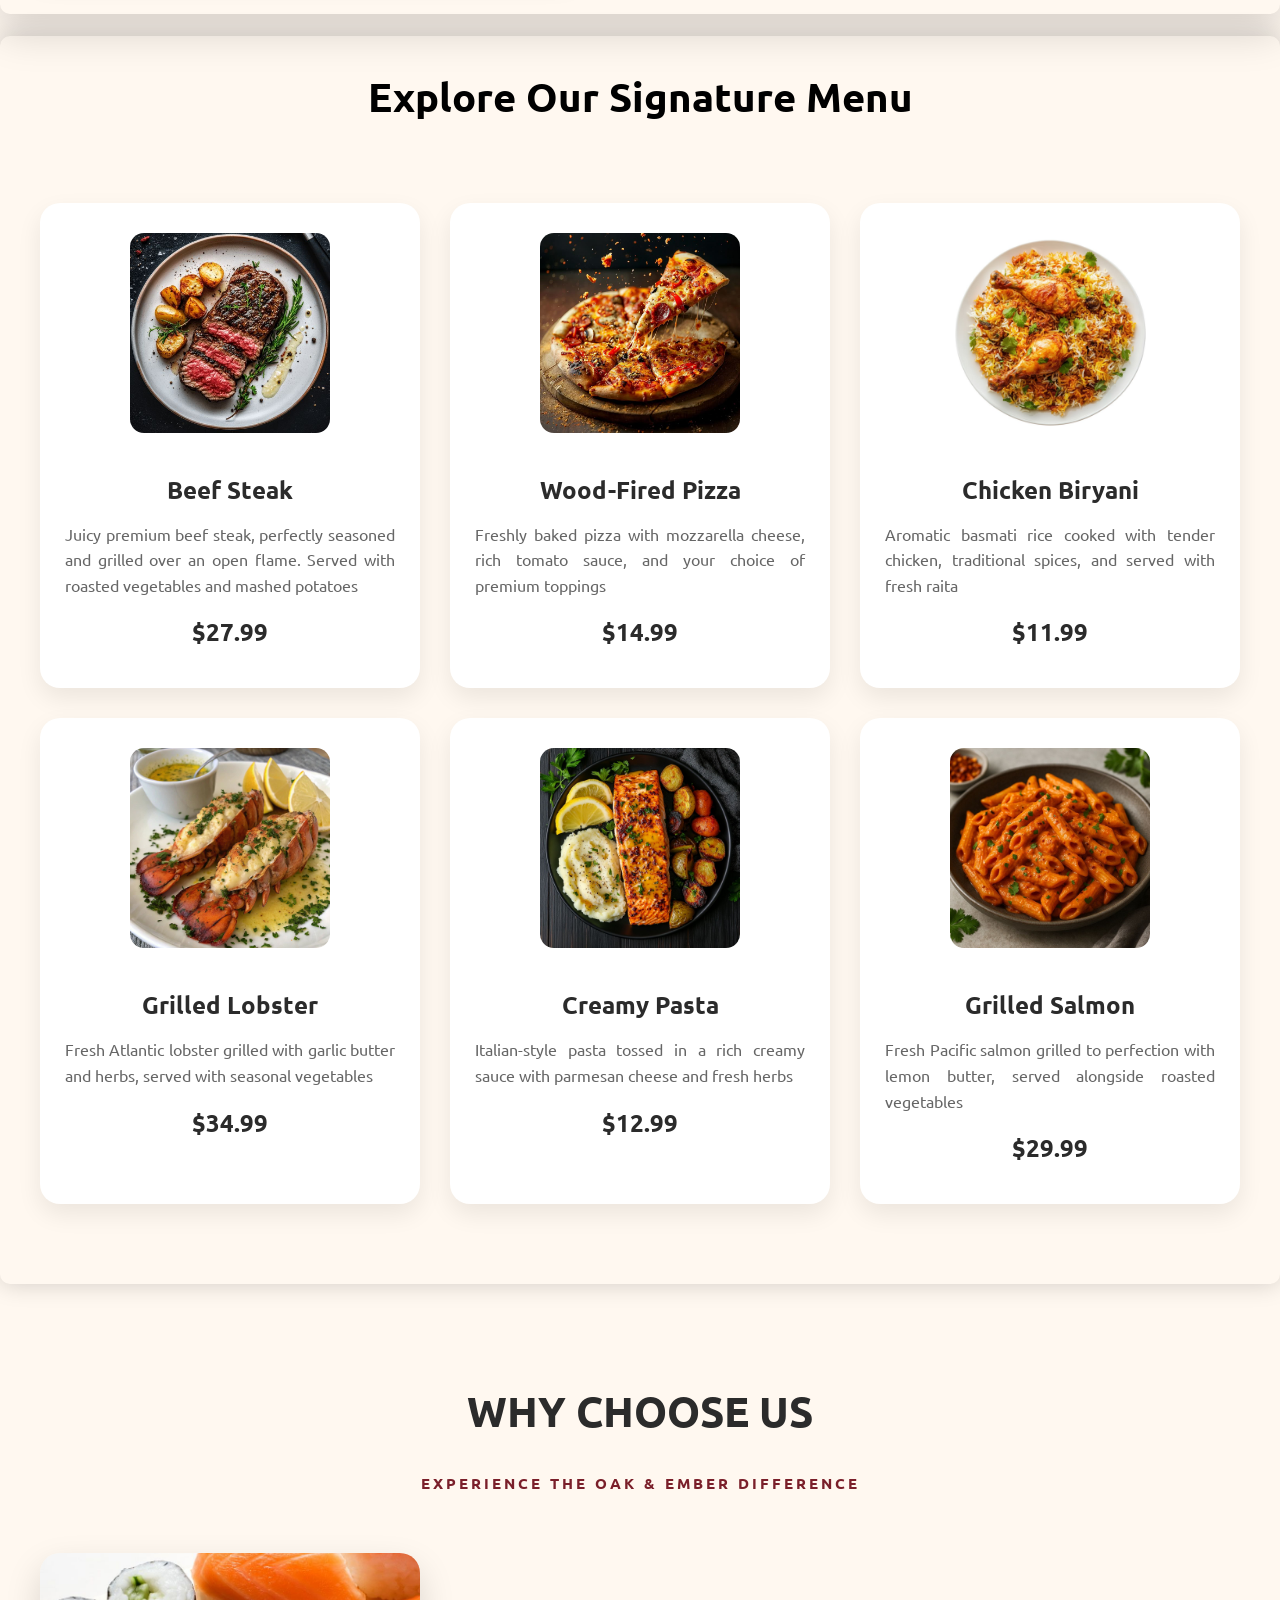
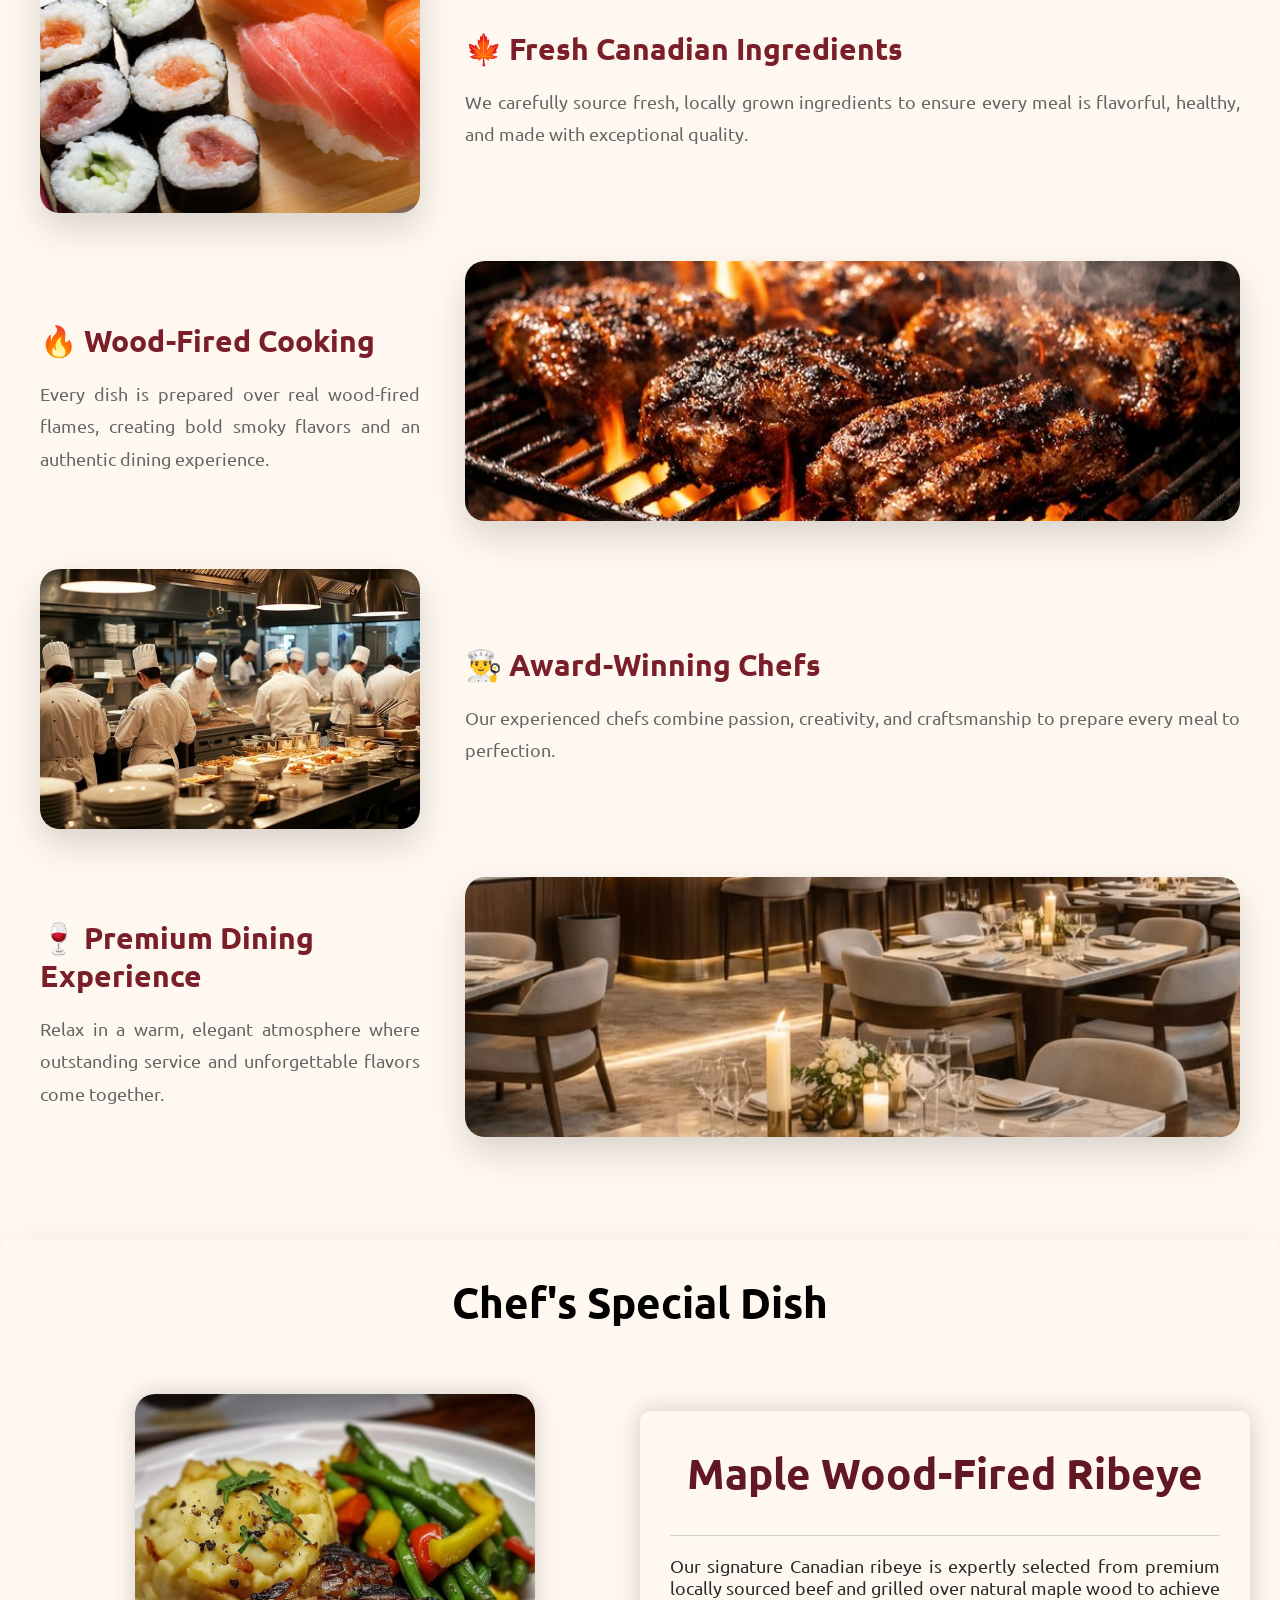
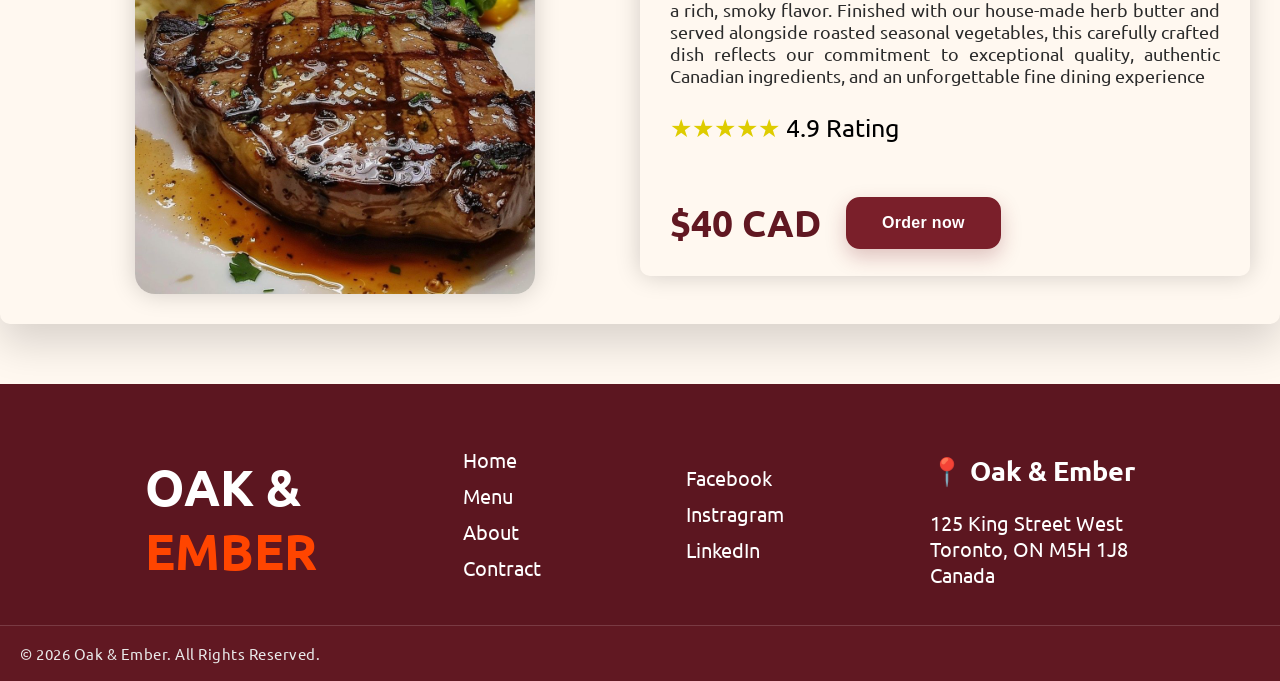
==== commit a2e66399: "menu btn made interactive" ====
--- a/index.html
+++ b/index.html
@@ -14,6 +14,7 @@
         rel="stylesheet">
 
     <link rel="stylesheet" href="./style.css">
+    <link rel="icon" type="image/png" href="./icons/maple.jpg">
 </head>
 
 <body>
@@ -50,7 +51,7 @@
                     <p>Experience authentic Canadian flavors prepared with premium ingredients and wood-fired
                         perfection</p>
                     <div class="hero-btns">
-                        <button class="menu-btn">Menu</button>
+                        <button class="menu-btn" onclick="location.href='menu.html'">Menu</button>
                         <button class="find-btn">Find Us</button>
                     </div>
                 </div>
@@ -253,7 +254,11 @@
                     <div class="cf-right">
                         <h2>Maple Wood-Fired Ribeye</h2>
                         <hr>
-                        <p class="chef-words">Our signature Canadian ribeye is expertly selected from premium locally sourced beef and grilled over natural maple wood to achieve a rich, smoky flavor. Finished with our house-made herb butter and served alongside roasted seasonal vegetables, this carefully crafted dish reflects our commitment to exceptional quality, authentic Canadian ingredients, and an unforgettable fine dining experience </p>
+                        <p class="chef-words">Our signature Canadian ribeye is expertly selected from premium locally
+                            sourced beef and grilled over natural maple wood to achieve a rich, smoky flavor. Finished
+                            with our house-made herb butter and served alongside roasted seasonal vegetables, this
+                            carefully crafted dish reflects our commitment to exceptional quality, authentic Canadian
+                            ingredients, and an unforgettable fine dining experience </p>
                         <p class="chef-rating"><span style="color: rgb(222, 204, 0);"> ★★★★★ </span> 4.9 Rating</p>
 
                         <section class="cf-btm-box">
@@ -267,41 +272,41 @@
         <!--chef's fav-->
 
     </main>
-<br><br><br>
+    <br><br><br>
 
     <!--footer-->
-        <footer>
-            <section class="footer-clm">
-
-                <h1 class="footer-logo">OAK & <br> <span class="ember">EMBER</span></h1>
-
-                <ul>
-                    <li><a href="./index.html">Home</a></li>
-                    <li><a href="./menu.html">Menu</a></li>
-                    <li><a href="./about.html">About</a></li>
-                    <li><a href="./contact.html">Contract</a></li>
-                </ul>
-
-                <ul>
-                    <li><a href="https://www.facebook.com/">Facebook</a></li>
-                    <li><a href="https://www.instagram.com/">Instragram</a></li>
-                    <li><a href="https://www.linkedin.com/">LinkedIn</a></li>
-                </ul>
-
-                <div>
-                    <h2>📍 Oak & Ember</h2>
-                    <p>125 King Street West<br>
-                        Toronto, ON M5H 1J8<br>
-                        Canada
-                    </p>
-                </div>
-            </section>
-
-
-            <section class="copyright">
-                <p>&copy; 2026 Oak &amp; Ember. All Rights Reserved.</p>
-            </section>
-        </footer>
+    <footer>
+        <section class="footer-clm">
+
+            <h1 class="footer-logo">OAK & <br> <span class="ember">EMBER</span></h1>
+
+            <ul>
+                <li><a href="./index.html">Home</a></li>
+                <li><a href="./menu.html">Menu</a></li>
+                <li><a href="./about.html">About</a></li>
+                <li><a href="./contact.html">Contract</a></li>
+            </ul>
+
+            <ul>
+                <li><a href="https://www.facebook.com/">Facebook</a></li>
+                <li><a href="https://www.instagram.com/">Instragram</a></li>
+                <li><a href="https://www.linkedin.com/">LinkedIn</a></li>
+            </ul>
+
+            <div>
+                <h2>📍 Oak & Ember</h2>
+                <p>125 King Street West<br>
+                    Toronto, ON M5H 1J8<br>
+                    Canada
+                </p>
+            </div>
+        </section>
+
+
+        <section class="copyright">
+            <p>&copy; 2026 Oak &amp; Ember. All Rights Reserved.</p>
+        </section>
+    </footer>
 
 </body>
 
--- a/style.css
+++ b/style.css
@@ -357,6 +357,7 @@
     font-weight: 700;
     letter-spacing: 3px;
     text-transform: uppercase;
+    text-align: center;
 }
 
 .section-title h2 {
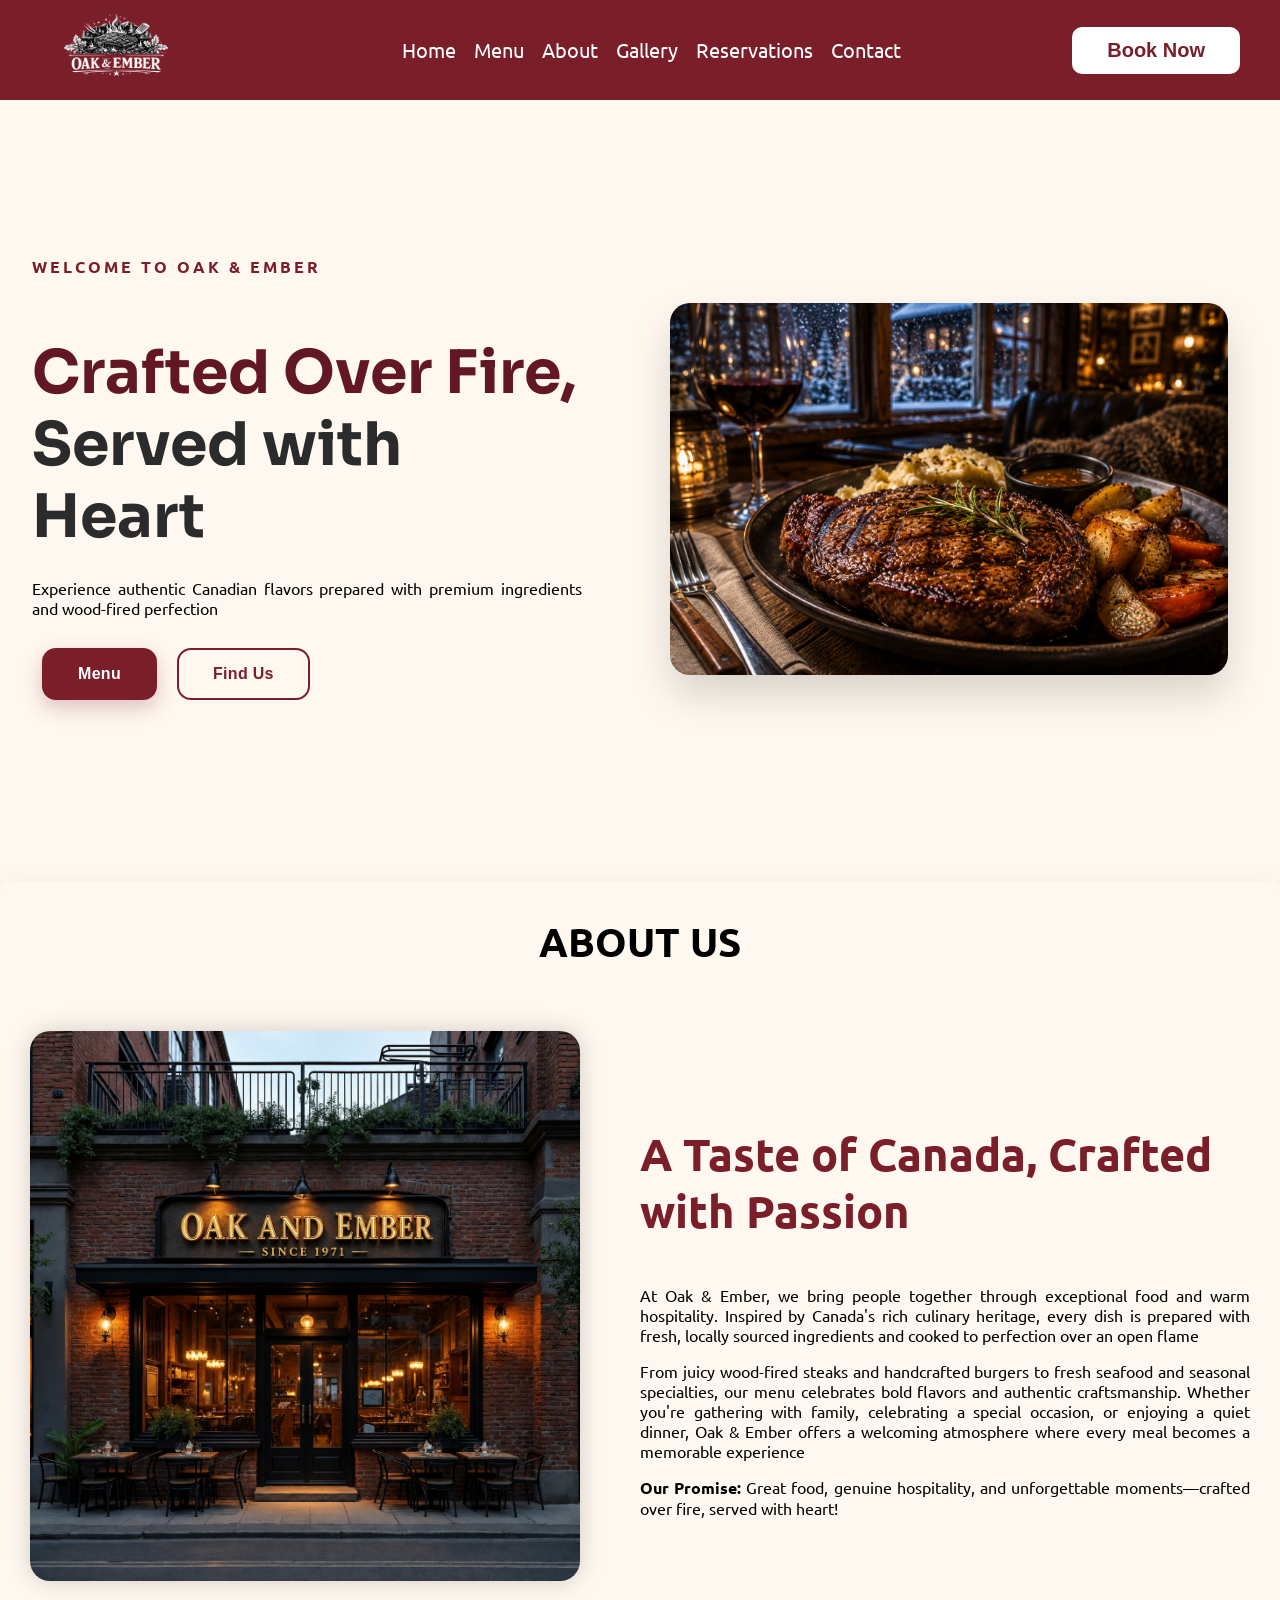
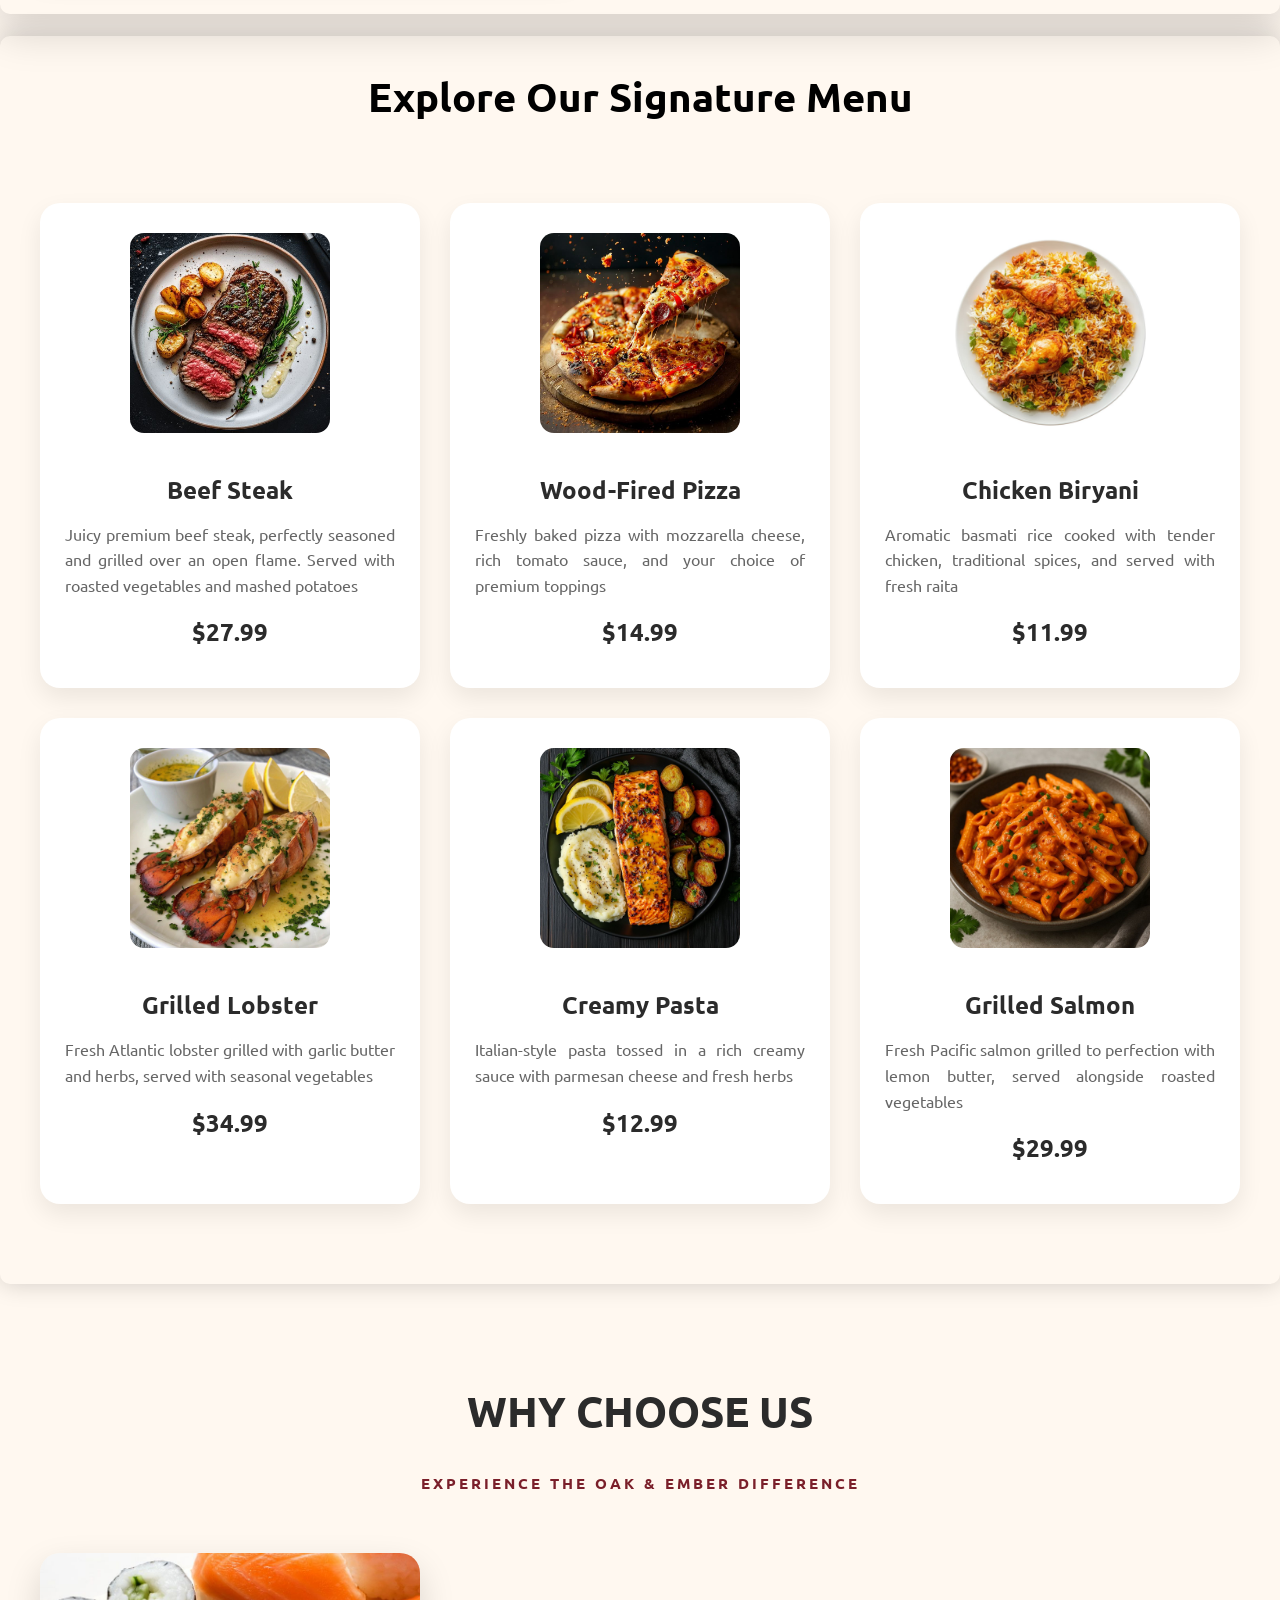
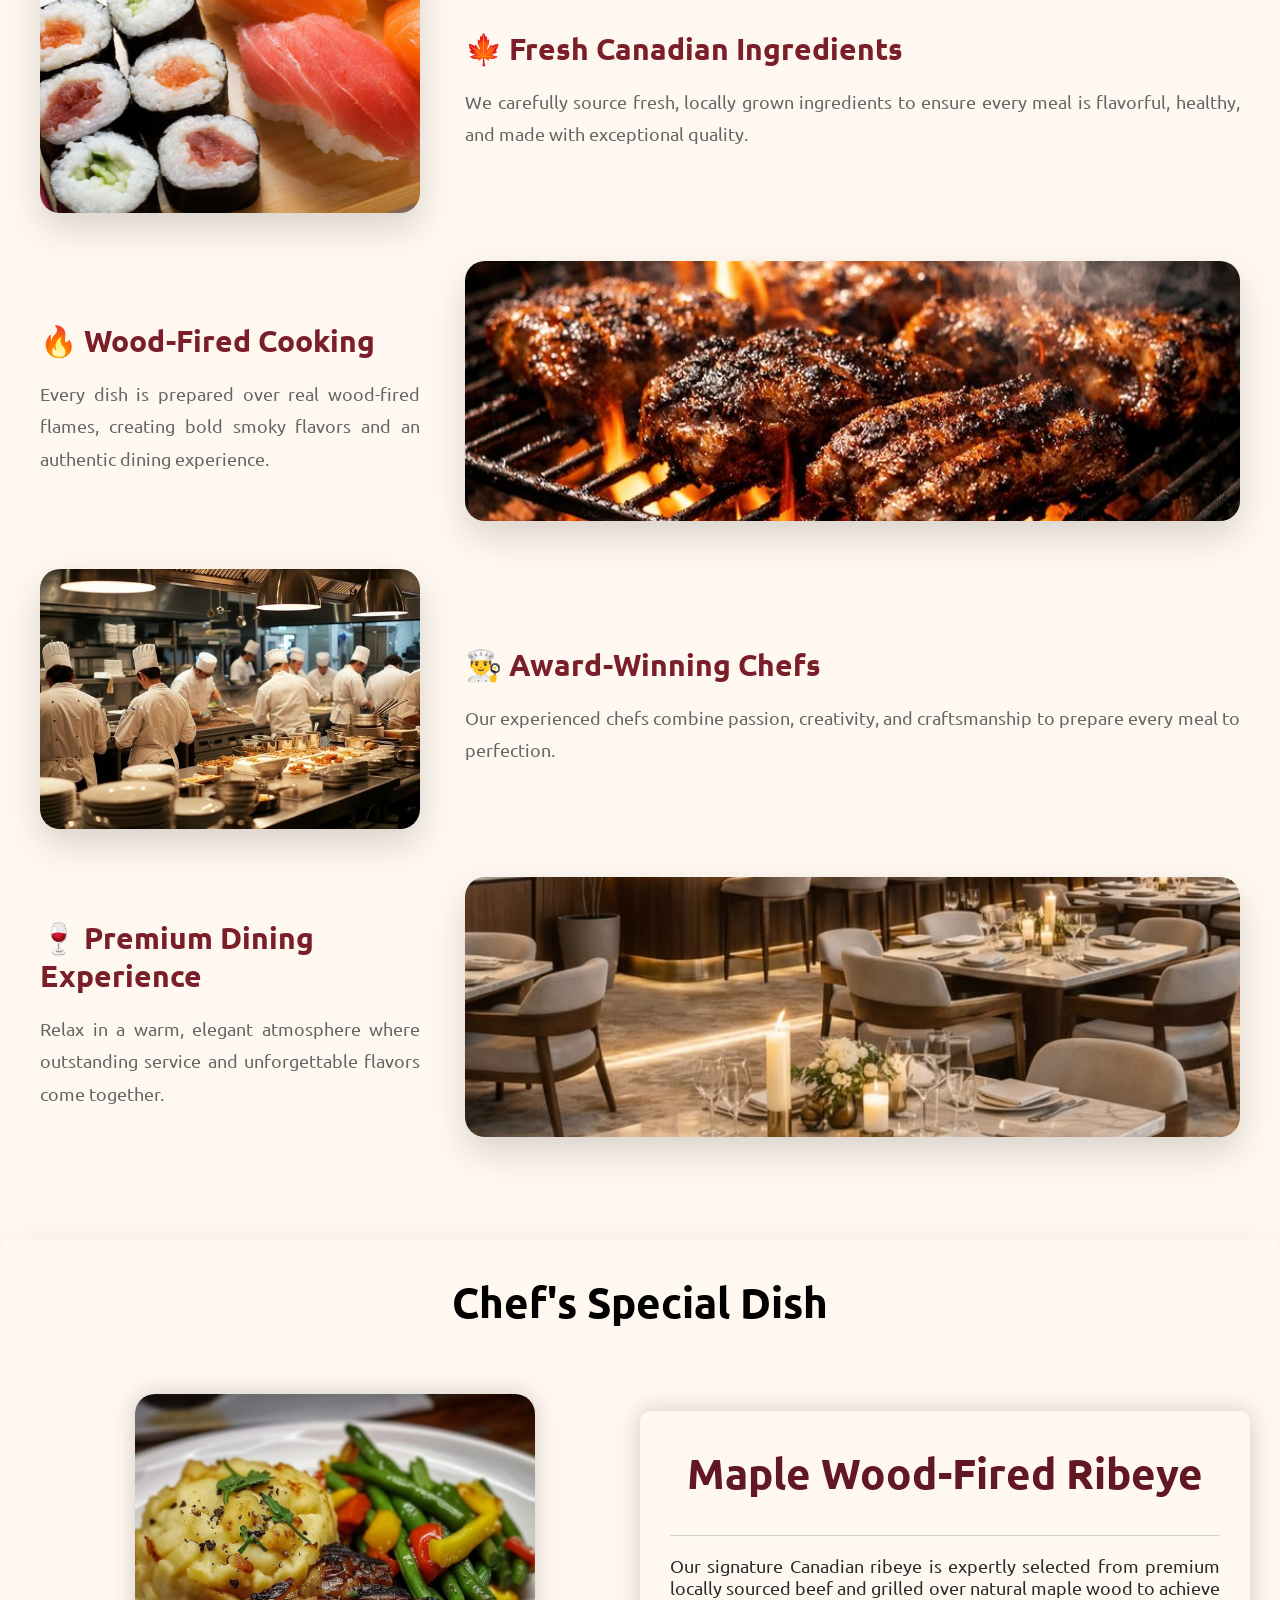
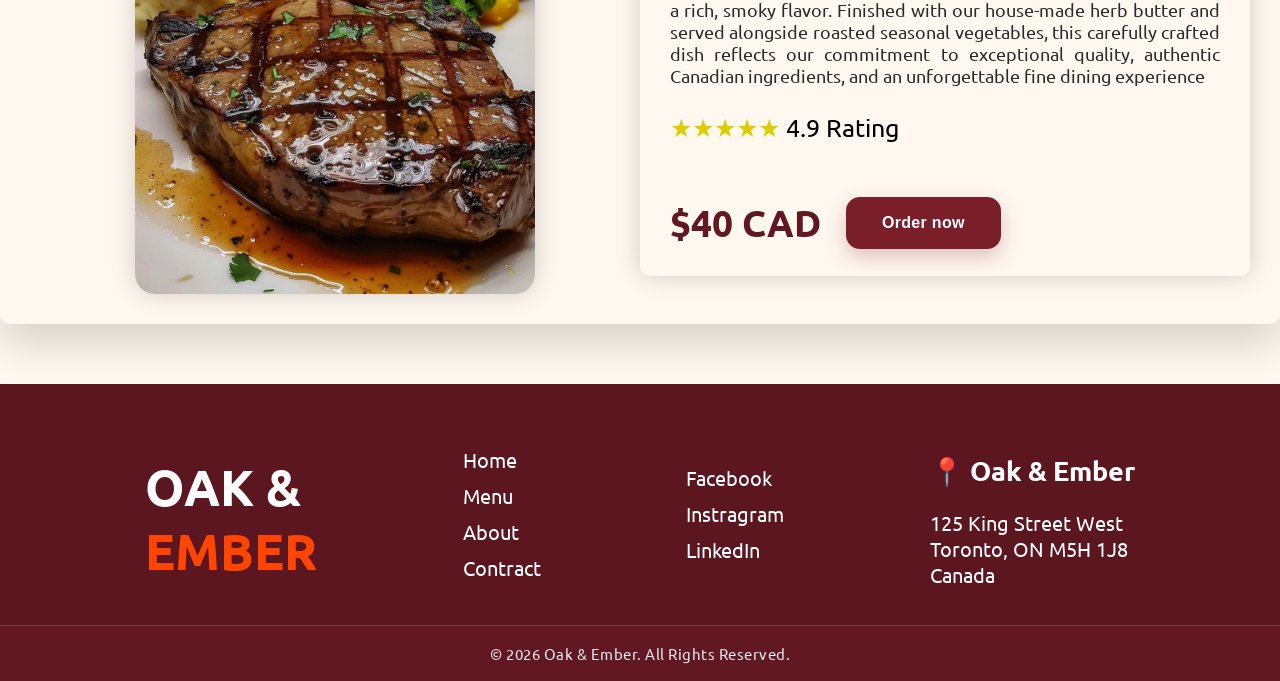
==== commit 4725854e: "reservation and contact added" ====
--- a/index.html
+++ b/index.html
@@ -31,7 +31,7 @@
                         <li><a href="./menu.html">Menu</a></li>
                         <li><a href="./about.html">About</a></li>
                         <li><a href="./gallery.html">Gallery</a></li>
-                        <li><a href="./index.html">Reservations</a></li>
+                        <li><a href="./reservation.html">Reservations</a></li>
                         <li><a href="./contact.html">Contact</a></li>
                     </ul>
                 </section>
@@ -51,7 +51,7 @@
                     <p>Experience authentic Canadian flavors prepared with premium ingredients and wood-fired
                         perfection</p>
                     <div class="hero-btns">
-                        <button class="menu-btn" onclick="location.href='menu.html'">Menu</button>
+                        <button class="menu-btn" >Menu</button>
                         <button class="find-btn">Find Us</button>
                     </div>
                 </div>
--- a/style.css
+++ b/style.css
@@ -588,4 +588,5 @@
     color: #E8E8E8;
     font-size: 15px;
     letter-spacing: 0.5px;
+    text-align: center;
 }
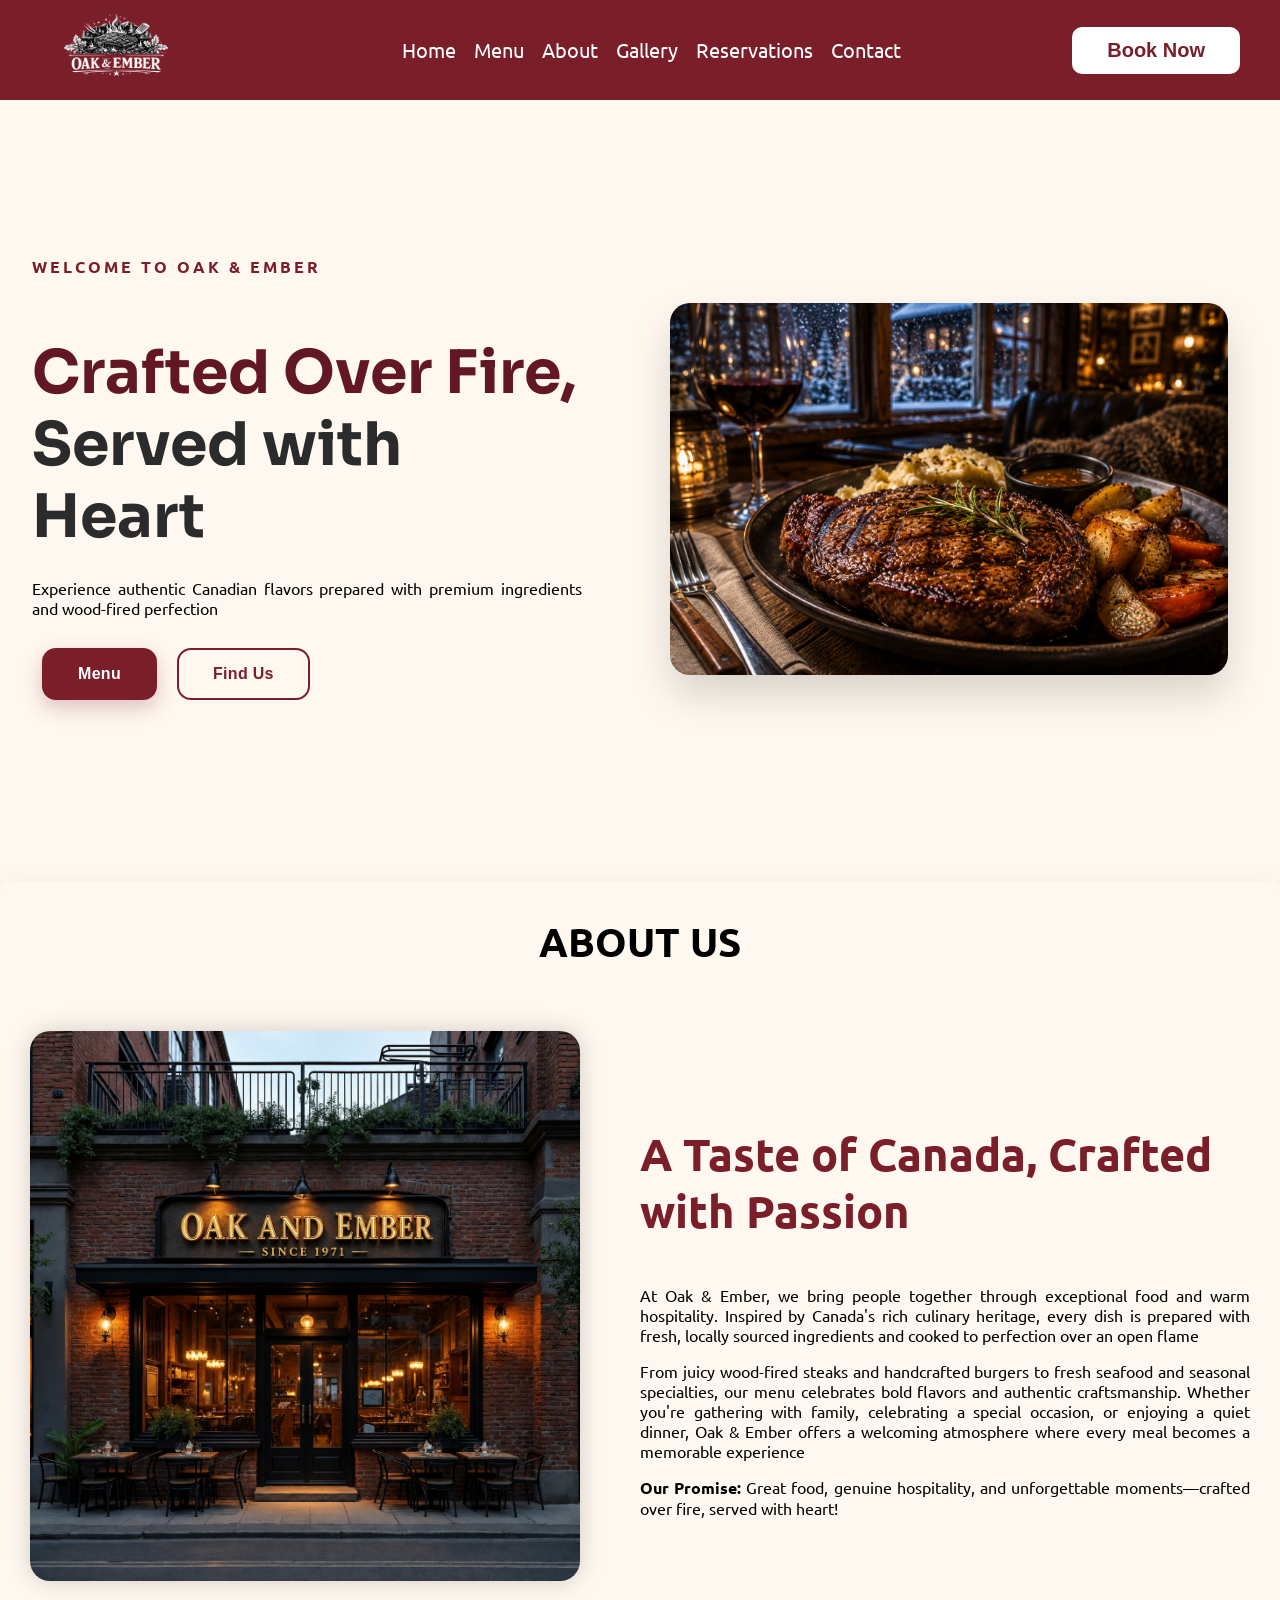
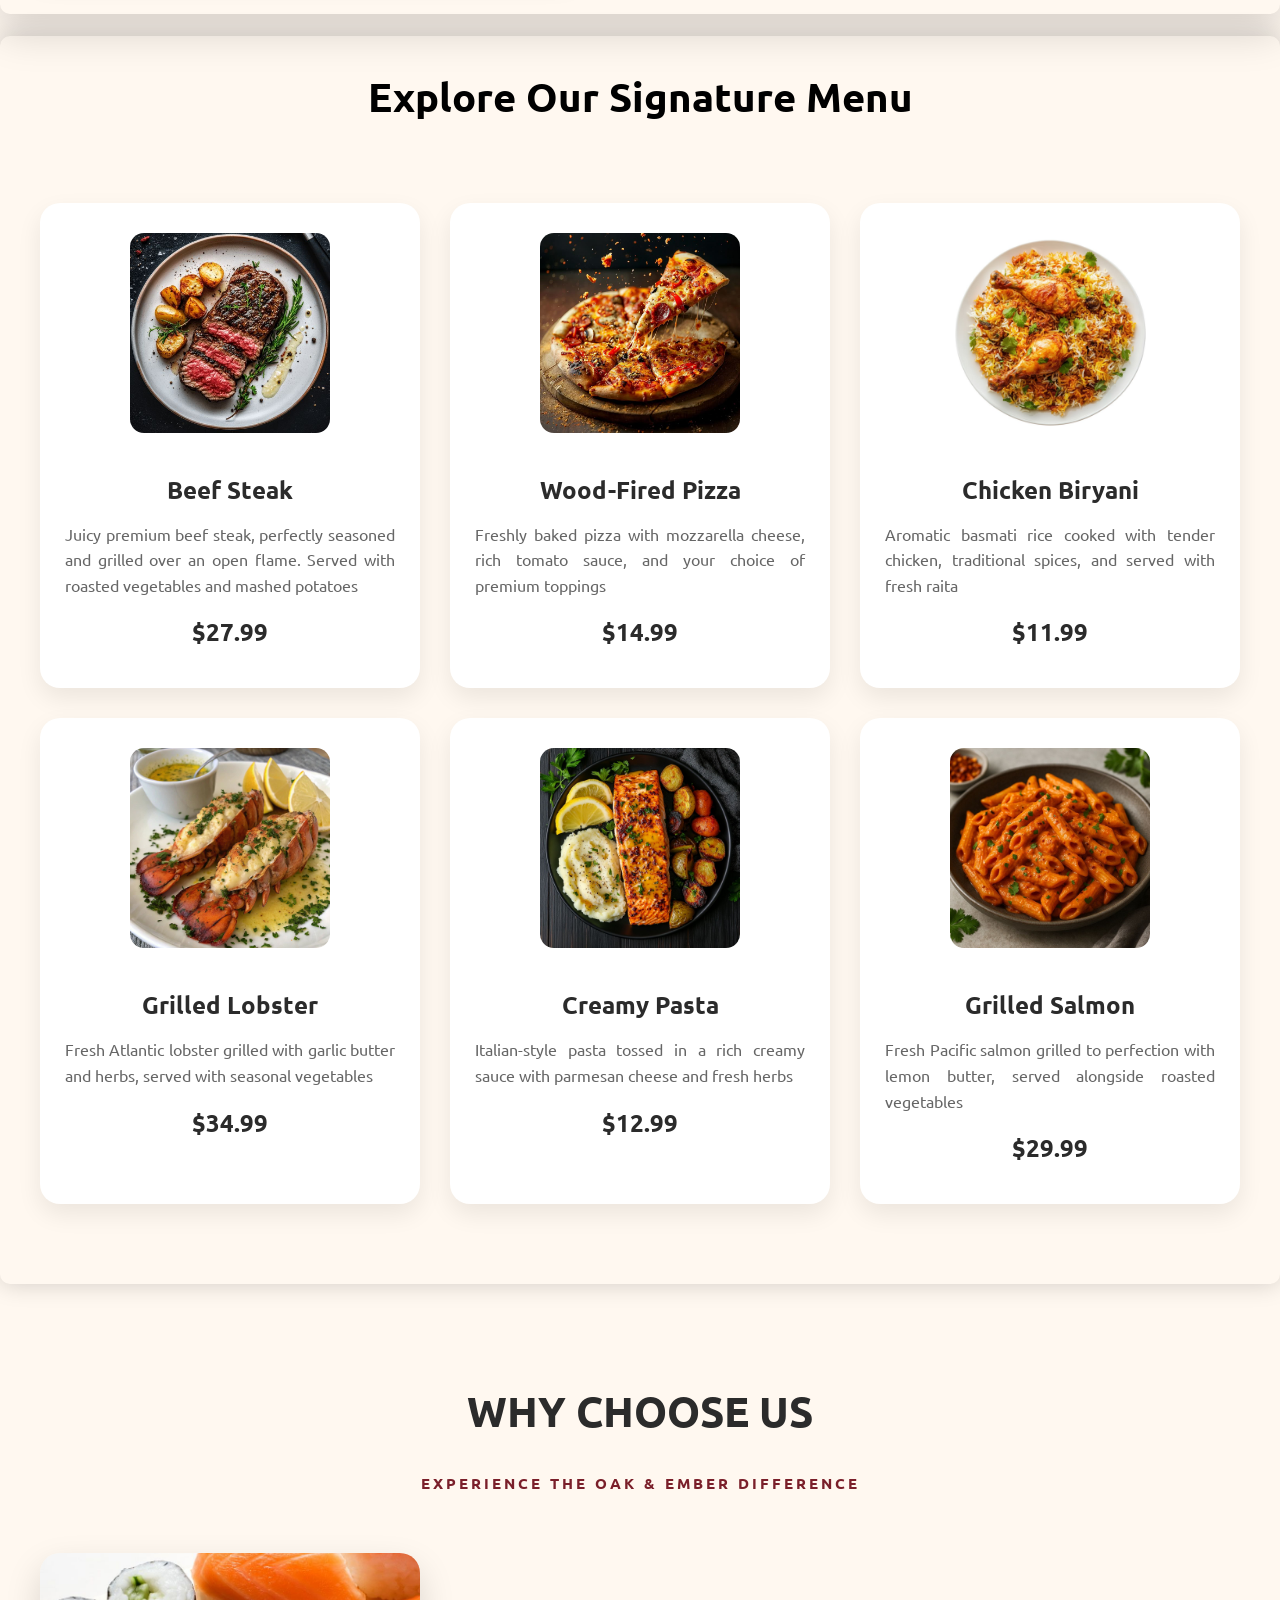
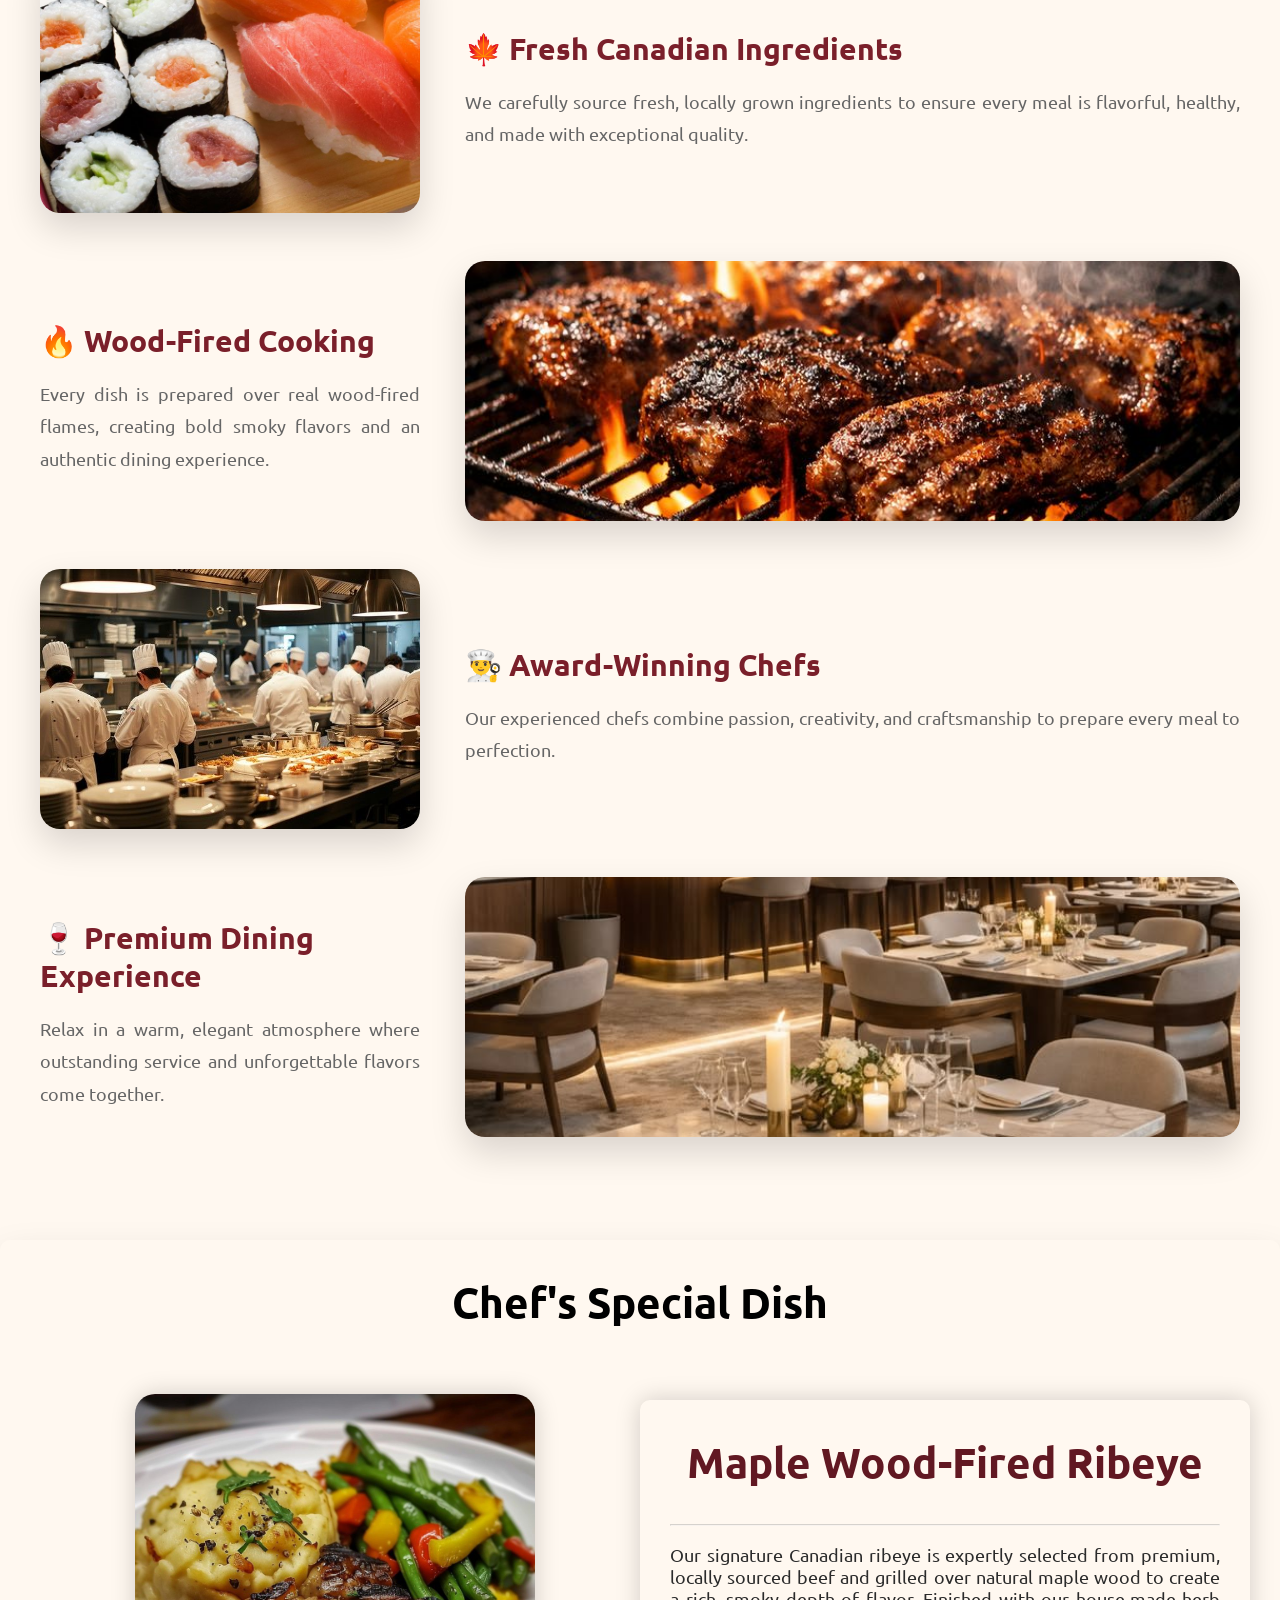
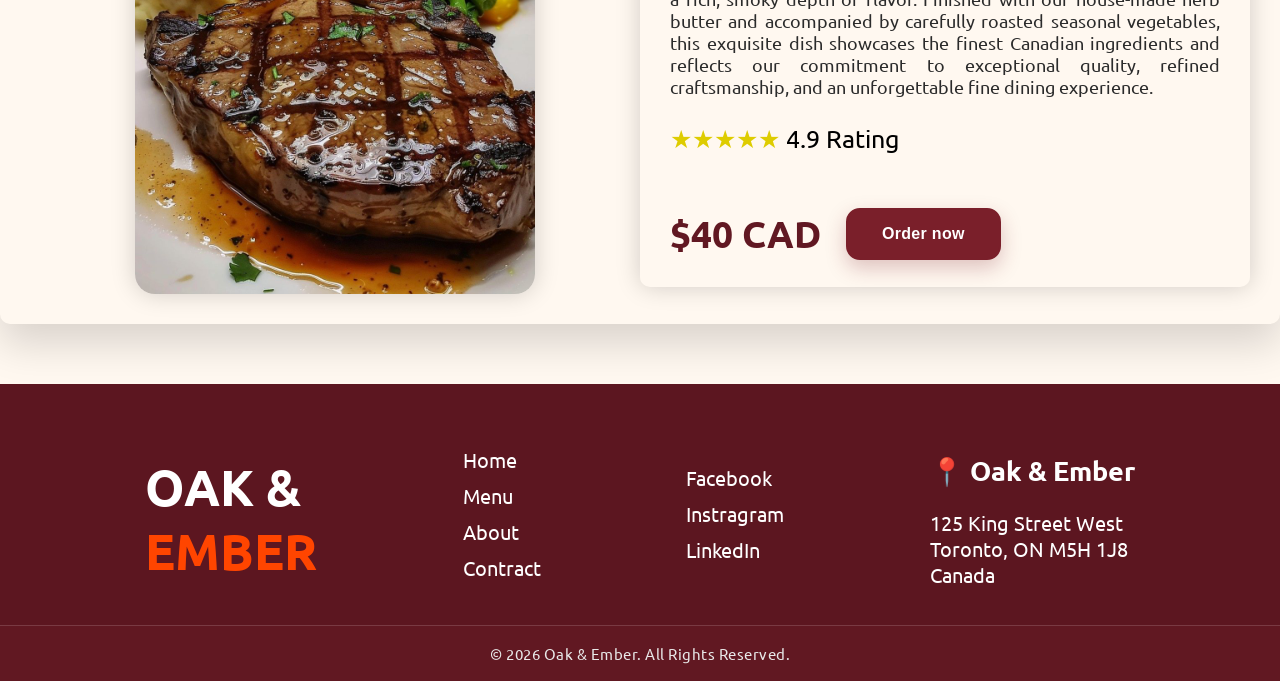
==== commit cbf1f7d4: "text updated" ====
--- a/index.html
+++ b/index.html
@@ -254,11 +254,7 @@
                     <div class="cf-right">
                         <h2>Maple Wood-Fired Ribeye</h2>
                         <hr>
-                        <p class="chef-words">Our signature Canadian ribeye is expertly selected from premium locally
-                            sourced beef and grilled over natural maple wood to achieve a rich, smoky flavor. Finished
-                            with our house-made herb butter and served alongside roasted seasonal vegetables, this
-                            carefully crafted dish reflects our commitment to exceptional quality, authentic Canadian
-                            ingredients, and an unforgettable fine dining experience </p>
+                        <p class="chef-words">Our signature Canadian ribeye is expertly selected from premium, locally sourced beef and grilled over natural maple wood to create a rich, smoky depth of flavor. Finished with our house-made herb butter and accompanied by carefully roasted seasonal vegetables, this exquisite dish showcases the finest Canadian ingredients and reflects our commitment to exceptional quality, refined craftsmanship, and an unforgettable fine dining experience. </p>
                         <p class="chef-rating"><span style="color: rgb(222, 204, 0);"> ★★★★★ </span> 4.9 Rating</p>
 
                         <section class="cf-btm-box">
